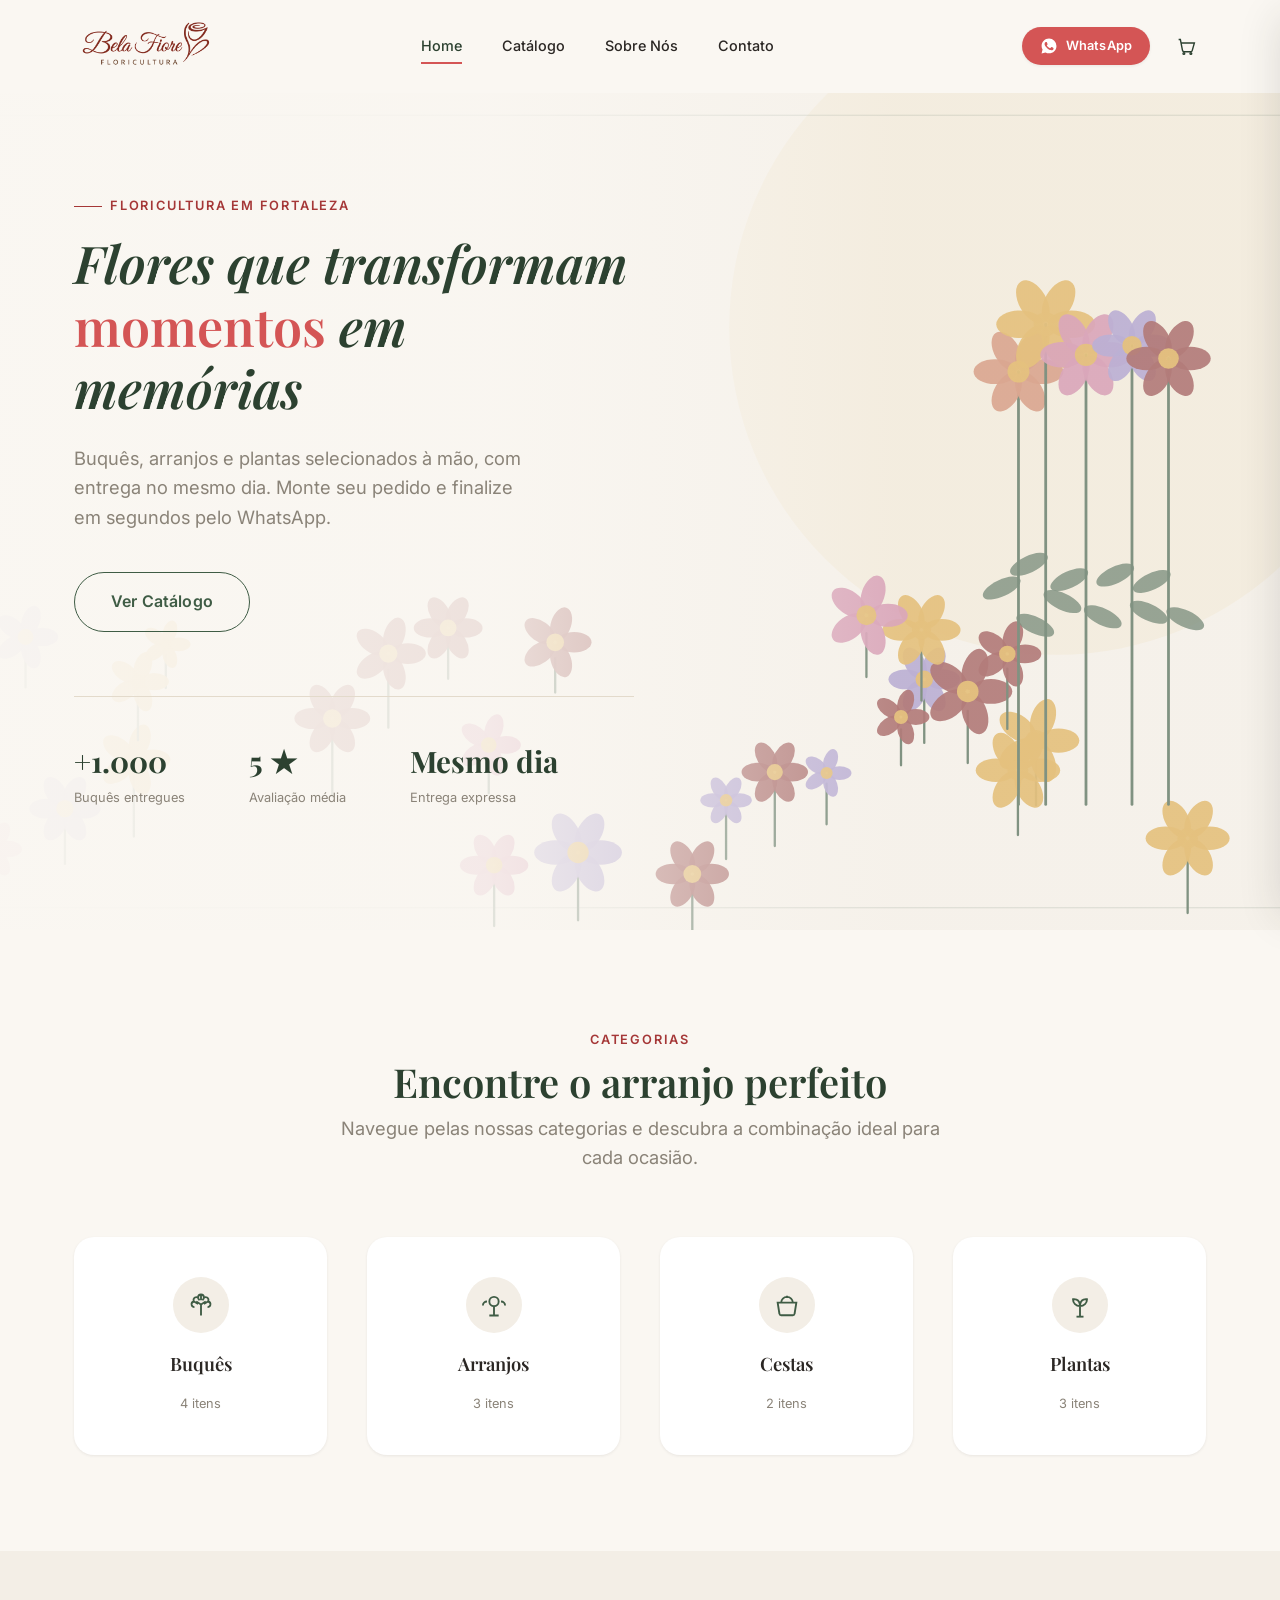
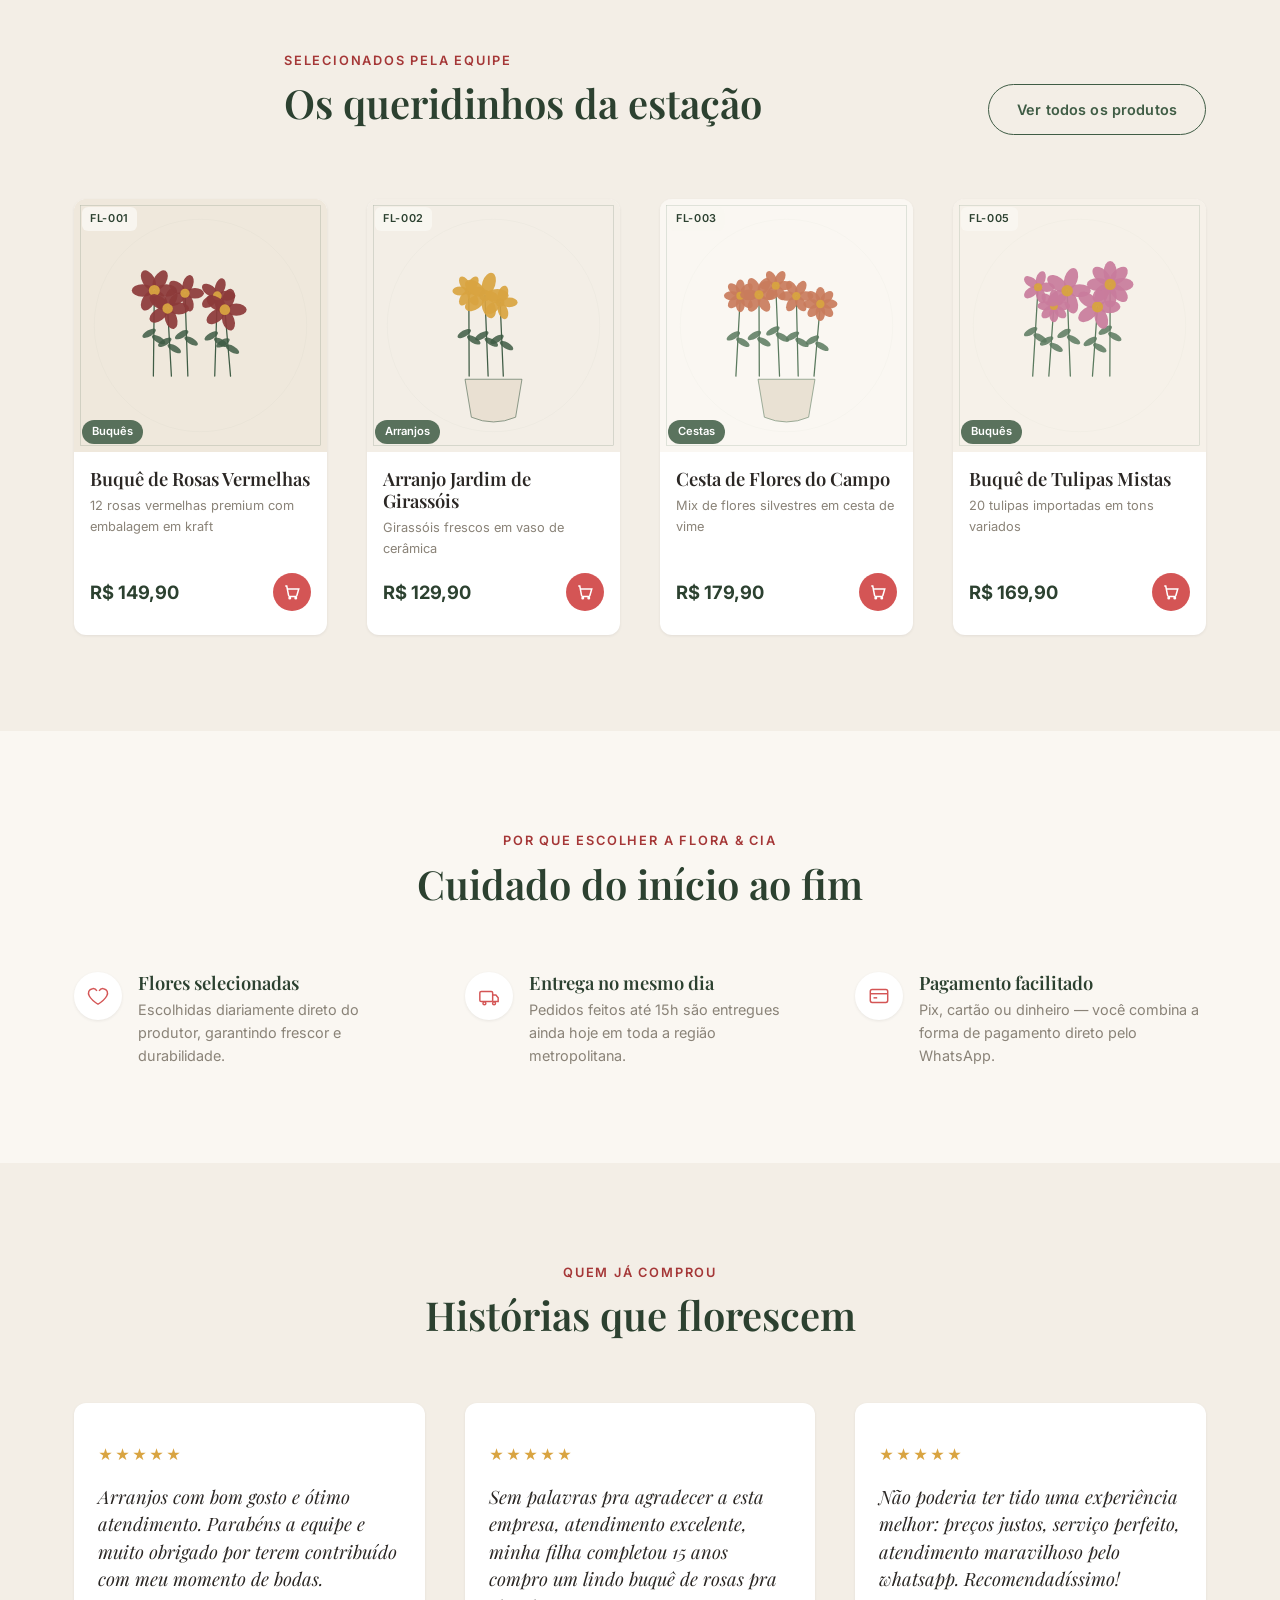
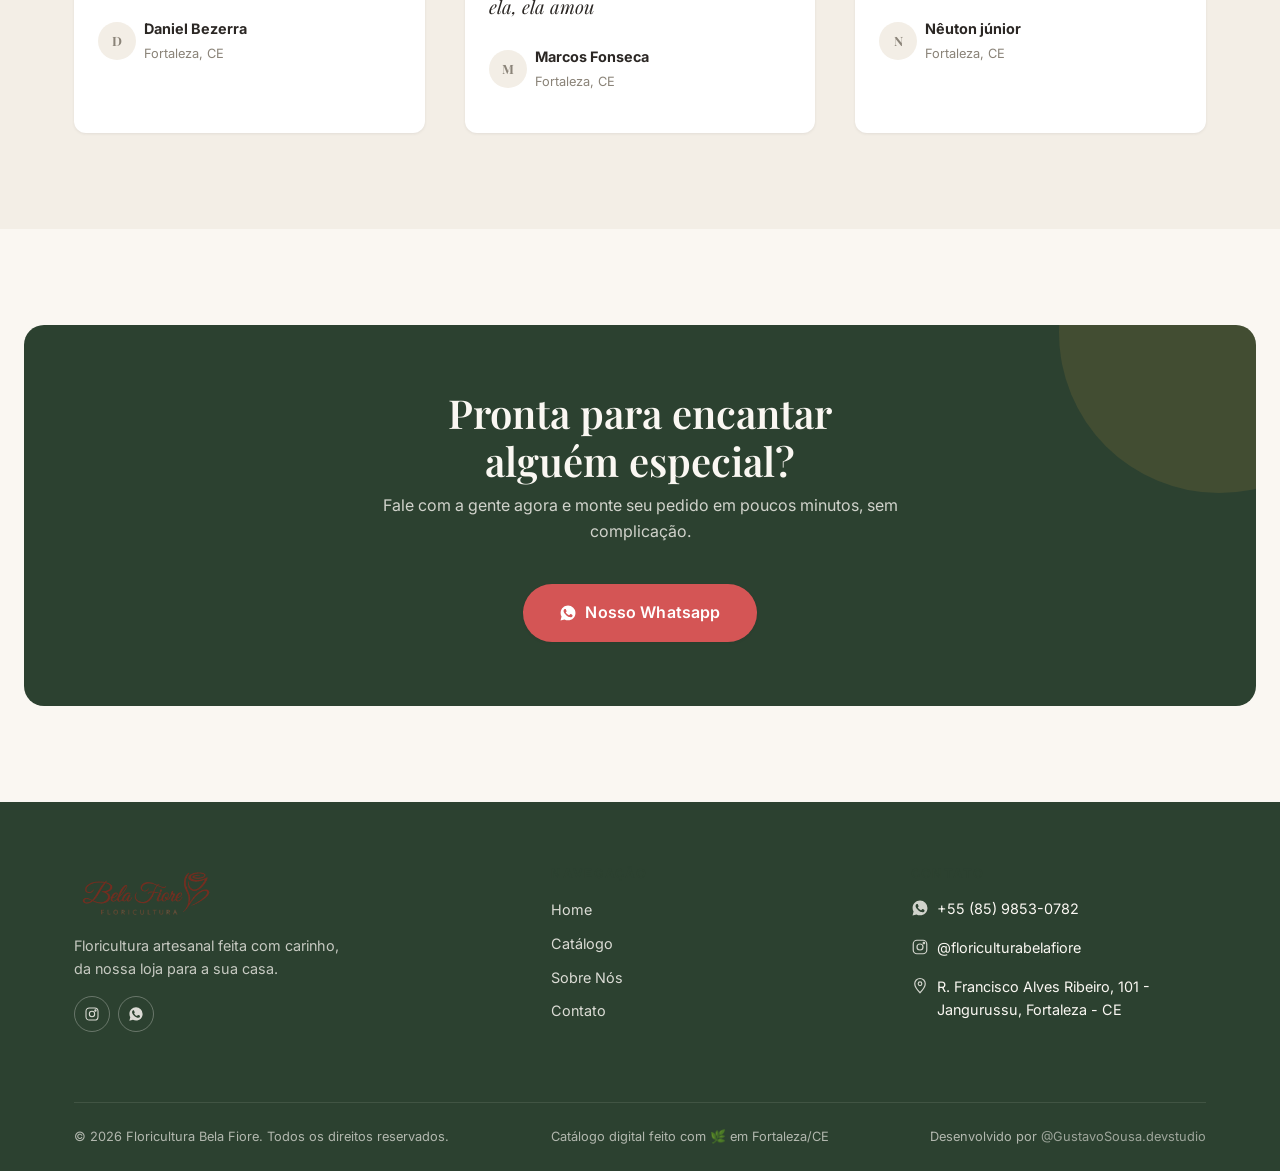
==== index.html @ bdd4bac0 "Site quase completo, apenas aguardadndo imformacoes da cliente" ====
<!DOCTYPE html>
<html lang="pt-BR">
<head>
  <meta charset="UTF-8">
  <meta name="viewport" content="width=device-width, initial-scale=1.0">
  <title>Floricultura Bela Fiore - Floricultura em Fortaleza</title>
  <meta name="description" content="Buquês, arranjos e plantas com entrega rápida. Faça seu pedido diretamente pelo WhatsApp.">
  <link rel="icon" href="data:,">
  <link rel="stylesheet" href="css/global.css">
  <link rel="stylesheet" href="css/components.css">
  <link rel="stylesheet" href="css/carrinho.css">
  <link rel="stylesheet" href="css/home.css">
    <link rel="icon" type="image/x-icon" href="assets/logo/658783828_18084556868196636_3691549075917528460_n.jpg">
    <style>
      
    </style>
</head>
<body>

  <!-- ============ NAVBAR ============ -->
  <header class="navbar">
    <div class="container navbar__inner">
      <a href="index.html" class="navbar__logo">
        <img src="assets/logo/ChatGPT Image 20 de jun. de 2026, 20_28_03.png" alt="" class="logo-mark">
      </a>

      <nav class="navbar__links" id="navbar-links">
        <a href="index.html" aria-current="page">Home</a>
        <a href="catalogo.html">Catálogo</a>
        <a href="sobre.html">Sobre Nós</a>
        <a href="contato.html">Contato</a>
      </nav>

      <div class="navbar__actions">
        <a href="https://wa.me/5585998530792" class="btn btn--primary btn--sm" data-whatsapp="geral">
          <svg viewBox="0 0 24 24" fill="currentColor"><path d="M12.04 2C6.58 2 2.13 6.45 2.13 11.91c0 1.79.47 3.47 1.29 4.92L2.05 22l5.31-1.39a9.9 9.9 0 0 0 4.68 1.19h.01c5.46 0 9.91-4.45 9.91-9.91A9.93 9.93 0 0 0 12.04 2Zm5.85 14.18c-.25.7-1.45 1.34-2 1.43-.51.08-1.15.12-1.86-.12-.43-.14-.98-.33-1.68-.64-2.96-1.28-4.89-4.26-5.04-4.46-.15-.2-1.2-1.6-1.2-3.05 0-1.45.76-2.16 1.03-2.46.27-.3.59-.37.78-.37.2 0 .39 0 .56.01.18.01.42-.07.66.5.25.6.84 2.07.91 2.22.07.15.12.33.02.53-.1.2-.15.32-.3.49-.15.17-.31.38-.45.51-.15.15-.3.31-.13.61.17.3.76 1.25 1.63 2.02 1.12.99 2.06 1.3 2.36 1.45.3.15.48.13.65-.08.18-.2.74-.86.94-1.16.2-.3.4-.25.66-.15.27.1 1.7.8 1.99.94.3.15.49.22.56.34.07.13.07.74-.18 1.44Z"/></svg>
          <span class="btn-label">WhatsApp</span>
        </a>
        <button type="button" class="cart-trigger" data-cart-open aria-label="Abrir carrinho">
          <svg viewBox="0 0 24 24" fill="none" stroke="currentColor" stroke-width="1.6"><path d="M3 4h2l2.4 12.4a2 2 0 0 0 2 1.6h7.2a2 2 0 0 0 2-1.6L21 8H6"/><circle cx="9" cy="20" r="1"/><circle cx="17" cy="20" r="1"/></svg>
          <span class="cart-trigger__badge" data-cart-count>0</span>
        </button>
        <button type="button" class="navbar__toggle" aria-label="Abrir menu" aria-expanded="false">
          <span></span><span></span><span></span>
        </button>
      </div>
    </div>
  </header>

  <main>
    <!-- ============ HERO ============ -->
    <section class="hero">
      <div class="hero__bg" aria-hidden="true">
        <img src="assets/images/banners/hero-banner.svg" alt="">
      </div>
      <div class="container">
        <div class="hero__content">
          <span class="hero__eyebrow">Floricultura em Fortaleza</span>
          <h1>Flores que transformam <em>momentos</em> em memórias</h1>
          <p class="hero__lead">Buquês, arranjos e plantas selecionados à mão, com entrega no mesmo dia. Monte seu pedido e finalize em segundos pelo WhatsApp.</p>
          <div class="hero__actions">
            
            <a href="catalogo.html" class="btn btn--secondary btn--lg">Ver Catálogo</a>
          </div>

          <div class="hero__stats">
            <div class="hero__stat">
              <strong>+1.000</strong>
              <span>Buquês entregues</span>
            </div>
            <div class="hero__stat">
              <strong>5 ★</strong>
              <span>Avaliação média</span>
            </div>
            <div class="hero__stat">
              <strong>Mesmo dia</strong>
              <span>Entrega expressa</span>
            </div>
          </div>
        </div>
      </div>
    </section>

    <!-- ============ CATEGORIAS ============ -->
    <section class="section">
      <div class="container">
        <div class="section-header">
          <span class="eyebrow">Categorias</span>
          <h2>Encontre o arranjo perfeito</h2>
          <p>Navegue pelas nossas categorias e descubra a combinação ideal para cada ocasião.</p>
        </div>
        <div class="grid categories__grid" id="categories-grid">
          <!-- Preenchido via js/home-page.js -->
        </div>
      </div>
    </section>

    <!-- ============ PRODUTOS EM DESTAQUE ============ -->
    <section class="section section--alt">
      <div class="container">
        <div class="section__header-row">
          <div class="section-header">
            <span class="eyebrow">Selecionados pela equipe</span>
            <h2>Os queridinhos da estação</h2>
          </div>
          <a href="catalogo.html" class="btn btn--secondary">Ver todos os produtos</a>
        </div>
        <div class="grid grid--4 catalog-grid" id="featured-grid">
          <!-- Preenchido via js/home-page.js -->
        </div>
      </div>
    </section>

    <!-- ============ BENEFÍCIOS / DIFERENCIAIS ============ -->
    <section class="section">
      <div class="container">
        <div class="section-header">
          <span class="eyebrow">Por que escolher a Flora &amp; Cia</span>
          <h2>Cuidado do início ao fim</h2>
        </div>
        <div class="grid benefits__grid">
          <div class="benefit-item">
            <span class="benefit-item__icon">
              <svg viewBox="0 0 24 24" fill="none" stroke="currentColor" stroke-width="1.6"><path d="M12 21s-7-4.5-9.5-9C.5 8.5 2 4.5 6 4c2-.3 3.8.7 4.8 2.3M12 21s7-4.5 9.5-9C23.5 8.5 22 4.5 18 4c-2-.3-3.8.7-4.8 2.3"/></svg>
            </span>
            <div>
              <h3>Flores selecionadas</h3>
              <p>Escolhidas diariamente direto do produtor, garantindo frescor e durabilidade.</p>
            </div>
          </div>
          <div class="benefit-item">
            <span class="benefit-item__icon">
              <svg viewBox="0 0 24 24" fill="none" stroke="currentColor" stroke-width="1.6"><rect x="2" y="7" width="14" height="11" rx="1.5"/><path d="M16 11h3.5l2.5 3v4h-6"/><circle cx="7" cy="20" r="1.6"/><circle cx="17.5" cy="20" r="1.6"/></svg>
            </span>
            <div>
              <h3>Entrega no mesmo dia</h3>
              <p>Pedidos feitos até 15h são entregues ainda hoje em toda a região metropolitana.</p>
            </div>
          </div>
          <div class="benefit-item">
            <span class="benefit-item__icon">
              <svg viewBox="0 0 24 24" fill="none" stroke="currentColor" stroke-width="1.6"><rect x="2.5" y="5" width="19" height="14" rx="2"/><path d="M2.5 9.5h19"/><path d="M6 14h4"/></svg>
            </span>
            <div>
              <h3>Pagamento facilitado</h3>
              <p>Pix, cartão ou dinheiro — você combina a forma de pagamento direto pelo WhatsApp.</p>
            </div>
          </div>
        </div>
      </div>
    </section>

    <!-- ============ DEPOIMENTOS ============ -->
    <section class="section section--alt">
      <div class="container">
        <div class="section-header">
          <span class="eyebrow">Quem já comprou</span>
          <h2>Histórias que florescem</h2>
        </div>
        <div class="grid testimonials__grid">
          <div class="testimonial-card">
            <div class="testimonial-card__stars">★★★★★</div>
            <p class="testimonial-card__quote">Arranjos com bom gosto e ótimo atendimento. Parabéns a equipe e muito obrigado por terem contribuído com meu momento de bodas.</p>
            <div class="testimonial-card__author">
              <span class="testimonial-card__avatar">D</span>
              <div>
                <strong>Daniel Bezerra</strong>
                <span>Fortaleza, CE</span>
              </div>
            </div>
          </div>
          <div class="testimonial-card">
            <div class="testimonial-card__stars">★★★★★</div>
            <p class="testimonial-card__quote">Sem palavras pra agradecer a esta empresa, atendimento excelente, minha filha completou 15 anos compro um lindo buquê de rosas pra ela, ela amou</p>
            <div class="testimonial-card__author">
              <span class="testimonial-card__avatar">M</span>
              <div>
                <strong>Marcos Fonseca</strong>
                <span>Fortaleza, CE</span>
              </div>
            </div>
          </div>
          <div class="testimonial-card">
            <div class="testimonial-card__stars">★★★★★</div>
            <p class="testimonial-card__quote">Não poderia ter tido uma experiência melhor: preços justos, serviço perfeito, atendimento maravilhoso pelo whatsapp. Recomendadíssimo!</p>
            <div class="testimonial-card__author">
              <span class="testimonial-card__avatar">N</span>
              <div>
                <strong>Nêuton júnior</strong>
                <span>Fortaleza, CE</span>
              </div>
            </div>
          </div>
        </div>
      </div>
    </section>

    <!-- ============ CTA FINAL ============ -->
    <section class="section">
      <div class="cta-final">
        <div class="cta-final__inner">
          <h2>Pronta para encantar alguém especial?</h2>
          <p>Fale com a gente agora e monte seu pedido em poucos minutos, sem complicação.</p>
          <a href="#" class="btn btn--primary btn--lg" data-whatsapp="geral">
            <svg viewBox="0 0 24 24" fill="currentColor"><path d="M12.04 2C6.58 2 2.13 6.45 2.13 11.91c0 1.79.47 3.47 1.29 4.92L2.05 22l5.31-1.39a9.9 9.9 0 0 0 4.68 1.19h.01c5.46 0 9.91-4.45 9.91-9.91A9.93 9.93 0 0 0 12.04 2Zm5.85 14.18c-.25.7-1.45 1.34-2 1.43-.51.08-1.15.12-1.86-.12-.43-.14-.98-.33-1.68-.64-2.96-1.28-4.89-4.26-5.04-4.46-.15-.2-1.2-1.6-1.2-3.05 0-1.45.76-2.16 1.03-2.46.27-.3.59-.37.78-.37.2 0 .39 0 .56.01.18.01.42-.07.66.5.25.6.84 2.07.91 2.22.07.15.12.33.02.53-.1.2-.15.32-.3.49-.15.17-.31.38-.45.51-.15.15-.3.31-.13.61.17.3.76 1.25 1.63 2.02 1.12.99 2.06 1.3 2.36 1.45.3.15.48.13.65-.08.18-.2.74-.86.94-1.16.2-.3.4-.25.66-.15.27.1 1.7.8 1.99.94.3.15.49.22.56.34.07.13.07.74-.18 1.44Z"/></svg>
            Nosso Whatsapp
          </a>
        </div>
      </div>
    </section>
  </main>

  <!-- ============ FOOTER ============ -->
  <footer class="site-footer">
    <div class="container">
      <div class="footer__grid">
        <div class="footer__brand">
          <a href="index.html" class="navbar__logo">
            <img src="assets/logo/ChatGPT Image 20 de jun. de 2026, 20_28_03.png" alt="" class="logo-mark">
          </a>
          <p>Floricultura artesanal feita com carinho, da nossa loja para a sua casa.</p>
          <div class="footer__social">
            <a href="https://www.instagram.com/floriculturabelafiore/" aria-label="Instagram">
              <svg viewBox="0 0 24 24" fill="none" stroke="currentColor" stroke-width="1.6"><rect x="3" y="3" width="18" height="18" rx="5"/><circle cx="12" cy="12" r="4"/><circle cx="17.2" cy="6.8" r="1"/></svg>
            </a>
            <a href="https://wa.me/5585998530792" aria-label="WhatsApp" data-whatsapp="geral">
              <svg viewBox="0 0 24 24" fill="currentColor"><path d="M12.04 2C6.58 2 2.13 6.45 2.13 11.91c0 1.79.47 3.47 1.29 4.92L2.05 22l5.31-1.39a9.9 9.9 0 0 0 4.68 1.19h.01c5.46 0 9.91-4.45 9.91-9.91A9.93 9.93 0 0 0 12.04 2Zm5.85 14.18c-.25.7-1.45 1.34-2 1.43-.51.08-1.15.12-1.86-.12-.43-.14-.98-.33-1.68-.64-2.96-1.28-4.89-4.26-5.04-4.46-.15-.2-1.2-1.6-1.2-3.05 0-1.45.76-2.16 1.03-2.46.27-.3.59-.37.78-.37.2 0 .39 0 .56.01.18.01.42-.07.66.5.25.6.84 2.07.91 2.22.07.15.12.33.02.53-.1.2-.15.32-.3.49-.15.17-.31.38-.45.51-.15.15-.3.31-.13.61.17.3.76 1.25 1.63 2.02 1.12.99 2.06 1.3 2.36 1.45.3.15.48.13.65-.08.18-.2.74-.86.94-1.16.2-.3.4-.25.66-.15.27.1 1.7.8 1.99.94.3.15.49.22.56.34.07.13.07.74-.18 1.44Z"/></svg>
            </a>
          </div>
        </div>

        <div class="footer__col">
          <h4 class="footer__heading">Navegação</h4>
          <ul class="footer__links">
            <li><a href="index.html">Home</a></li>
            <li><a href="catalogo.html">Catálogo</a></li>
            <li><a href="sobre.html">Sobre Nós</a></li>
            <li><a href="contato.html">Contato</a></li>
          </ul>
        </div>

        <div class="footer__col">
          <h4 class="footer__heading">Contato</h4>
          <ul class="footer__contact">
            <li>
              <svg viewBox="0 0 24 24" fill="currentColor"><path d="M12.04 2C6.58 2 2.13 6.45 2.13 11.91c0 1.79.47 3.47 1.29 4.92L2.05 22l5.31-1.39a9.9 9.9 0 0 0 4.68 1.19h.01c5.46 0 9.91-4.45 9.91-9.91A9.93 9.93 0 0 0 12.04 2Zm5.85 14.18c-.25.7-1.45 1.34-2 1.43-.51.08-1.15.12-1.86-.12-.43-.14-.98-.33-1.68-.64-2.96-1.28-4.89-4.26-5.04-4.46-.15-.2-1.2-1.6-1.2-3.05 0-1.45.76-2.16 1.03-2.46.27-.3.59-.37.78-.37.2 0 .39 0 .56.01.18.01.42-.07.66.5.25.6.84 2.07.91 2.22.07.15.12.33.02.53-.1.2-.15.32-.3.49-.15.17-.31.38-.45.51-.15.15-.3.31-.13.61.17.3.76 1.25 1.63 2.02 1.12.99 2.06 1.3 2.36 1.45.3.15.48.13.65-.08.18-.2.74-.86.94-1.16.2-.3.4-.25.66-.15.27.1 1.7.8 1.99.94.3.15.49.22.56.34.07.13.07.74-.18 1.44Z"/></svg>
              <span>+55 (85) 9853-0782</span>
            </li>
            <li>
              <svg viewBox="0 0 24 24" fill="none" stroke="currentColor" stroke-width="1.6"><rect x="3" y="3" width="18" height="18" rx="5"/><circle cx="12" cy="12" r="4"/><circle cx="17.2" cy="6.8" r="1"/></svg>
              <span>@floriculturabelafiore</span>
            </li>
            <li>
              <svg viewBox="0 0 24 24" fill="none" stroke="currentColor" stroke-width="1.6"><path d="M12 21s-7-7.3-7-12a7 7 0 1 1 14 0c0 4.7-7 12-7 12Z"/><circle cx="12" cy="9" r="2.4"/></svg>
              <span>R. Francisco Alves Ribeiro, 101 - Jangurussu, Fortaleza - CE</span>
            </li>
          </ul>
        </div>
      </div>

      <div class="footer__bottom">
        <span>© 2026 Floricultura Bela Fiore. Todos os direitos reservados.</span>
        <span>Catálogo digital feito com 🌿 em Fortaleza/CE</span>
        <span>Desenvolvido por <a style="::hover {cursor:pointer}" href="https://www.instagram.com/gustavosousa.devstudio/">@GustavoSousa.devstudio</a></span>
      </div>
    </div>
  </footer>

  <!-- ============ CARRINHO: OVERLAY + DRAWER ============ -->
  <div class="cart-overlay" id="cart-overlay"></div>

  <aside class="cart-drawer" id="cart-drawer" aria-label="Carrinho de compras">
    <div class="cart-drawer__header">
      <h2>Seu carrinho</h2>
      <button type="button" class="cart-drawer__close" id="cart-close-btn" aria-label="Fechar carrinho">
        <svg viewBox="0 0 24 24" fill="none" stroke="currentColor" stroke-width="1.8"><path d="M6 6l12 12M18 6 6 18"/></svg>
      </button>
    </div>

    <!-- View 1: Lista de itens -->
    <div class="cart-view" id="cart-view-list">
      <div class="cart-items-list" id="cart-items-list"></div>

      <div class="cart-empty-state" id="cart-empty-state">
        <svg viewBox="0 0 24 24" fill="none" stroke="currentColor" stroke-width="1.4"><path d="M3 4h2l2.4 12.4a2 2 0 0 0 2 1.6h7.2a2 2 0 0 0 2-1.6L21 8H6"/><circle cx="9" cy="20" r="1"/><circle cx="17" cy="20" r="1"/></svg>
        <p>Seu carrinho está vazio.<br>Explore o catálogo e adicione seus arranjos favoritos.</p>
        <a href="catalogo.html" class="btn btn--secondary btn--sm">Ver catálogo</a>
      </div>

      <div class="cart-summary" id="cart-summary" style="display:none;">
        <div class="cart-summary__row">
          <span id="cart-total-count">0 itens</span>
          <strong id="cart-total-value">R$ 0,00</strong>
        </div>
        <button type="button" class="btn btn--primary btn--block btn--lg" id="cart-checkout-btn" disabled>
          Finalizar pedido
        </button>
      </div>
    </div>

    <!-- View 2: Checkout -->
    <div class="cart-view" id="cart-view-checkout">
      <form class="checkout-form" id="checkout-form">
        <button type="button" class="checkout-back" id="cart-back-btn">
          <svg viewBox="0 0 24 24" fill="none" stroke="currentColor" stroke-width="2"><path d="m15 18-6-6 6-6"/></svg>
          Voltar ao carrinho
        </button>

        <div class="checkout-order-summary">
          <strong>Resumo do pedido</strong>
          <span id="cart-total-count-checkout">0 itens</span> — <span id="cart-total-value-checkout">R$ 0,00</span>
        </div>

        <div class="form-field">
          <label for="checkout-nome">Nome completo</label>
          <input type="text" id="checkout-nome" name="nome" placeholder="Seu nome" required>
        </div>

        <div class="form-field">
          <label for="checkout-telefone">Telefone / WhatsApp</label>
          <input type="tel" id="checkout-telefone" name="telefone" placeholder="(85) 99999-9999" required>
        </div>

        <div class="form-field">
          <label for="checkout-pagamento">Forma de pagamento</label>
          <select id="checkout-pagamento" name="pagamento" required>
            <option value="" disabled selected>Selecione uma opção</option>
            <option value="Pix">Pix</option>
            <option value="Cartão de crédito">Cartão de crédito</option>
            <option value="Cartão de débito">Cartão de débito</option>
            <option value="Dinheiro">Dinheiro</option>
          </select>
        </div>

        <div class="form-field">
          <label for="checkout-observacoes">Observações (opcional)</label>
          <textarea id="checkout-observacoes" name="observacoes" placeholder="Endereço de entrega, mensagem para o cartão, horário preferido..."></textarea>
        </div>
      </form>

      <div class="checkout-submit-wrap">
        <button type="submit" form="checkout-form" class="btn btn--primary btn--block btn--lg">
          <svg viewBox="0 0 24 24" fill="currentColor"><path d="M12.04 2C6.58 2 2.13 6.45 2.13 11.91c0 1.79.47 3.47 1.29 4.92L2.05 22l5.31-1.39a9.9 9.9 0 0 0 4.68 1.19h.01c5.46 0 9.91-4.45 9.91-9.91A9.93 9.93 0 0 0 12.04 2Zm5.85 14.18c-.25.7-1.45 1.34-2 1.43-.51.08-1.15.12-1.86-.12-.43-.14-.98-.33-1.68-.64-2.96-1.28-4.89-4.26-5.04-4.46-.15-.2-1.2-1.6-1.2-3.05 0-1.45.76-2.16 1.03-2.46.27-.3.59-.37.78-.37.2 0 .39 0 .56.01.18.01.42-.07.66.5.25.6.84 2.07.91 2.22.07.15.12.33.02.53-.1.2-.15.32-.3.49-.15.17-.31.38-.45.51-.15.15-.3.31-.13.61.17.3.76 1.25 1.63 2.02 1.12.99 2.06 1.3 2.36 1.45.3.15.48.13.65-.08.18-.2.74-.86.94-1.16.2-.3.4-.25.66-.15.27.1 1.7.8 1.99.94.3.15.49.22.56.34.07.13.07.74-.18 1.44Z"/></svg>
          Enviar pedido pelo WhatsApp
        </button>
      </div>
    </div>
  </aside>

  <!-- WhatsApp flutuante (mobile) -->
  <a href="#" class="whatsapp-float" data-whatsapp="geral" aria-label="Falar no WhatsApp">
    <svg viewBox="0 0 24 24" fill="currentColor"><path d="M12.04 2C6.58 2 2.13 6.45 2.13 11.91c0 1.79.47 3.47 1.29 4.92L2.05 22l5.31-1.39a9.9 9.9 0 0 0 4.68 1.19h.01c5.46 0 9.91-4.45 9.91-9.91A9.93 9.93 0 0 0 12.04 2Zm5.85 14.18c-.25.7-1.45 1.34-2 1.43-.51.08-1.15.12-1.86-.12-.43-.14-.98-.33-1.68-.64-2.96-1.28-4.89-4.26-5.04-4.46-.15-.2-1.2-1.6-1.2-3.05 0-1.45.76-2.16 1.03-2.46.27-.3.59-.37.78-.37.2 0 .39 0 .56.01.18.01.42-.07.66.5.25.6.84 2.07.91 2.22.07.15.12.33.02.53-.1.2-.15.32-.3.49-.15.17-.31.38-.45.51-.15.15-.3.31-.13.61.17.3.76 1.25 1.63 2.02 1.12.99 2.06 1.3 2.36 1.45.3.15.48.13.65-.08.18-.2.74-.86.94-1.16.2-.3.4-.25.66-.15.27.1 1.7.8 1.99.94.3.15.49.22.56.34.07.13.07.74-.18 1.44Z"/></svg>
  </a>

  <script src="js/whatsapp.js"></script>
  <script src="js/carrinho.js"></script>
  <script src="js/produtos.js"></script>
  <script src="js/ui.js"></script>
  <script src="js/home-page.js"></script>
</body>
</html>
---- css/global.css ----
/* ====================================================================
   GLOBAL.CSS — Design Tokens, Reset, Tipografia Base
   Floricultura — Design System: delicadeza, sofisticação, confiança
   ==================================================================== */

/* ---------- Importação de fontes ---------- */
@import url('https://fonts.googleapis.com/css2?family=Playfair+Display:ital,wght@0,500;0,600;0,700;1,500&family=Inter:wght@400;500;600;700&display=swap');
@import url('https://fonts.googleapis.com/css2?family=Great+Vibes&family=Noto+Sans:ital,wght@0,100..900;1,100..900&display=swap');


@view-transition {
  navigation: auto;
}

::view-transition-groups(root) {
  animation-duration: 1s;
}

/* ---------- Design Tokens ---------- */
:root {
  /* Cores */
  --color-primary: #3F5C45;        /* verde-musgo */
  --color-primary-light: #7C9885;  /* verde-sálvia */
  --color-primary-dark: #2C4130;
  --color-secondary: #d45555;      /* terracota */
  --color-secondary-dark: #a53737;
  --color-accent: #D9A441;         /* dourado-areia */
  --color-text: #2B2724;           /* carvão quente */
  --color-text-muted: #8A8378;     /* cinza-areia */
  --color-bg: #FAF7F2;             /* off-white */
  --color-bg-alt: #F3EEE6;         /* off-white levemente mais escuro */
  --color-bg-deep: #EFE8DC;
  --color-white: #FFFFFF;
  --color-error: #8C3A3A;          /* vinho */
  --color-border: #E3DACB;

  /* Tipografia */
  --font-display: 'Playfair Display', Georgia, serif;
  --font-body: 'Inter', -apple-system, BlinkMacSystemFont, sans-serif;

  --fs-xs: 0.8rem;
  --fs-sm: 0.9rem;
  --fs-base: 1rem;
  --fs-md: 1.15rem;
  --fs-lg: 1.4rem;
  --fs-xl: 1.85rem;
  --fs-2xl: 2.5rem;
  --fs-3xl: 3.25rem;

  /* Espaçamentos */
  --space-xs: 4px;
  --space-sm: 8px;
  --space-md: 16px;
  --space-lg: 24px;
  --space-xl: 40px;
  --space-2xl: 64px;
  --space-3xl: 96px;

  /* Bordas */
  --radius-sm: 6px;
  --radius-md: 12px;
  --radius-lg: 20px;
  --radius-full: 999px;

  /* Sombras */
  --shadow-sm: 0 1px 3px rgba(43, 39, 36, 0.08);
  --shadow-md: 0 4px 16px rgba(43, 39, 36, 0.10);
  --shadow-lg: 0 16px 40px rgba(43, 39, 36, 0.14);

  /* Transições */
  --transition-fast: 0.18s ease;
  --transition-base: 0.28s cubic-bezier(0.4, 0, 0.2, 1);

  /* Largura máxima de conteúdo */
  --container-max: 1180px;

}

/* ---------- Reset ---------- */
*, *::before, *::after {
  box-sizing: border-box;
  margin: 0;
  padding: 0;
}

html {
  scroll-behavior: smooth;
}

@media (prefers-reduced-motion: reduce) {
  html {
    scroll-behavior: auto;
  }
  *, *::before, *::after {
    animation-duration: 0.01ms !important;
    animation-iteration-count: 1 !important;
    transition-duration: 0.01ms !important;
    scroll-behavior: auto !important;
  }
}

body {
  font-family: var(--font-body);
  font-size: var(--fs-base);
  color: var(--color-text);
  background-color: var(--color-bg);
  line-height: 1.6;
  -webkit-font-smoothing: antialiased;
  min-height: 100vh;
  overflow-x: hidden;
}

img {
  max-width: 100%;
  display: block;
}

a {
  color: inherit;
  text-decoration: none;
}

ul, ol {
  list-style: none;
}

button {
  font-family: inherit;
  cursor: pointer;
  border: none;
  background: none;
}

input, select {
  font-family: inherit;
  font-size: inherit;
}

/* Foco visível para acessibilidade de teclado */
a:focus-visible,
button:focus-visible,
input:focus-visible,
select:focus-visible {
  outline: 2px solid var(--color-secondary);
  outline-offset: 3px;
  border-radius: var(--radius-sm);
}

/* ---------- Tipografia base ---------- */
h1, h2, h3, h4 {
  font-family: var(--font-display);
  color: var(--color-primary-dark);
  line-height: 1.2;
  font-weight: 600;
}

h1 { font-size: var(--fs-3xl); }
h2 { font-size: var(--fs-2xl); }
h3 { font-size: var(--fs-xl); }
h4 { font-size: var(--fs-md); }

p {
  color: var(--color-text);
}

.text-muted {
  color: var(--color-text-muted);
}

/* ---------- Utilitários de layout ---------- */
.container {
  width: 100%;
  max-width: var(--container-max);
  margin-inline: auto;
  padding-inline: var(--space-lg);
}

.section {
  padding-block: var(--space-3xl);
}

.section--alt {
  background-color: var(--color-bg-alt);
}

.section-header {
  text-align: center;
  max-width: 640px;
  margin-inline: auto;
  margin-bottom: var(--space-2xl);
}

.eyebrow {
  display: inline-block;
  font-family: var(--font-body);
  font-size: var(--fs-xs);
  font-weight: 600;
  letter-spacing: 0.14em;
  text-transform: uppercase;
  color: var(--color-secondary-dark);
  margin-bottom: var(--space-sm);
}

.section-header h2 {
  margin-bottom: var(--space-sm);
}

.section-header p {
  color: var(--color-text-muted);
  font-size: var(--fs-md);
}

.text-center { text-align: center; }

.visually-hidden {
  position: absolute;
  width: 1px;
  height: 1px;
  overflow: hidden;
  clip: rect(0,0,0,0);
  white-space: nowrap;
}

/* ---------- Grid utilitário ---------- */
.grid {
  display: grid;
  gap: var(--space-xl);
}

.grid--2 { grid-template-columns: repeat(2, 1fr); }
.grid--3 { grid-template-columns: repeat(3, 1fr); }
.grid--4 { grid-template-columns: repeat(4, 1fr); }

@media (max-width: 980px) {
  .grid--4 { grid-template-columns: repeat(2, 1fr); }
  .grid--3 { grid-template-columns: repeat(2, 1fr); }
}

@media (max-width: 620px) {
  :root {
    --fs-3xl: 2.25rem;
    --fs-2xl: 1.85rem;
    --fs-xl: 1.4rem;
    --space-3xl: 56px;
    --space-2xl: 40px;
  }
  .grid--4, .grid--3, .grid--2 {
    grid-template-columns: 1fr;
  }
}
---- css/components.css ----
/* ====================================================================
   COMPONENTS.CSS — Navbar, Footer, Botões, Cards, Badges
   ==================================================================== */

/* ---------- Botões ---------- */
.btn {
  display: inline-flex;
  align-items: center;
  justify-content: center;
  gap: var(--space-sm);
  padding: 13px 28px;
  font-size: var(--fs-sm);
  font-weight: 600;
  letter-spacing: 0.01em;
  border-radius: var(--radius-full);
  transition: transform var(--transition-fast), box-shadow var(--transition-fast), background-color var(--transition-fast);
  white-space: nowrap;
}

.nome-loja {
  font-family: "Great Vibes", cursive;
  font-weight: 400;
  font-style: normal;
}

.btn svg {
  width: 18px;
  height: 18px;
  flex-shrink: 0;
}

.btn--primary {
  background-color: var(--color-secondary);
  color: var(--color-white);
  box-shadow: var(--shadow-sm);
}

.btn--primary:hover {
  background-color: var(--color-secondary-dark);
  box-shadow: var(--shadow-md);
  transform: translateY(-2px);
}

.btn--secondary {
  background-color: transparent;
  color: var(--color-primary);
  border: 1.5px solid var(--color-primary);
}

.btn--secondary:hover {
  background-color: var(--color-primary);
  color: var(--color-white);
}

.btn--block {
  width: 100%;
}

.btn--lg {
  padding: 16px 36px;
  font-size: var(--fs-base);
}

.btn--sm {
  padding: 9px 18px;
  font-size: var(--fs-xs);
}

.btn--ghost {
  background-color: var(--color-bg-deep);
  color: var(--color-primary-dark);
}

.btn--ghost:hover {
  background-color: var(--color-border);
}

.btn:disabled {
  background-color: var(--color-border) !important;
  color: var(--color-text-muted) !important;
  border-color: var(--color-border) !important;
  cursor: not-allowed;
  box-shadow: none !important;
  transform: none !important;
}

/* ---------- Navbar ---------- */
.navbar {
  position: sticky;
  top: 0;
  z-index: 100;
  background-color: rgba(250, 247, 242, 0.92);
  backdrop-filter: blur(8px);
  border-bottom: 1px solid transparent;
  transition: border-color var(--transition-base), box-shadow var(--transition-base);
}

.navbar.is-scrolled {
  border-bottom-color: var(--color-border);
  box-shadow: var(--shadow-sm);
}

.navbar__inner {
  display: flex;
  align-items: center;
  justify-content: space-between;
  padding-block: var(--space-md);
  gap: var(--space-lg);
}

.navbar__logo {
  display: flex;
  align-items: center;
  gap: var(--space-sm);
  font-family: var(--font-display);
  font-size: var(--fs-lg);
  font-weight: 700;
  color: var(--color-primary-dark);
}

.navbar__logo .logo-mark {
  width: 60px;
  height: 60px;
  flex-shrink: 0;
  border-radius: 30%;
  transform: scale(2.5); /* Dá um zoom de 20% na imagem */ 
  margin-left: 40px;
}

.navbar__links {
  display: flex;
  align-items: center;
  gap: var(--space-xl);
}

.navbar__links a {
  font-size: var(--fs-sm);
  font-weight: 500;
  color: var(--color-text);
  position: relative;
  padding-block: 4px;
  transition: color var(--transition-fast);
}

.navbar__links a::after {
  content: '';
  position: absolute;
  left: 0;
  bottom: -2px;
  width: 0;
  height: 1.5px;
  background-color: var(--color-secondary);
  transition: width var(--transition-base);
}

.navbar__links a:hover,
.navbar__links a[aria-current="page"] {
  color: var(--color-primary-dark);
}

.navbar__links a:hover::after,
.navbar__links a[aria-current="page"]::after {
  width: 100%;
}

.navbar__actions {
  display: flex;
  align-items: center;
  gap: var(--space-md);
}

.navbar__toggle {
  display: none;
  flex-direction: column;
  gap: 5px;
  padding: 6px;
}

.navbar__toggle span {
  display: block;
  width: 24px;
  height: 2px;
  background-color: var(--color-primary-dark);
  transition: transform var(--transition-fast), opacity var(--transition-fast);
}

@media (max-width: 860px) {
  .navbar__links {
    position: absolute;
    top: 100%;
    left: 0;
    right: 0;
    bottom: auto;
    max-height: calc(100vh - 100%);
    overflow-y: auto;
    z-index: 110;
    flex-direction: column;
    background-color: var(--color-bg);
    padding: var(--space-xl) var(--space-lg);
    gap: var(--space-lg);
    transform: translateY(-12px);
    opacity: 0;
    visibility: hidden;
    box-shadow: var(--shadow-md);
    transition: opacity var(--transition-base), transform var(--transition-base), visibility var(--transition-base);
  }

  .navbar__links.is-open {
    transform: translateY(0);
    opacity: 1;
    visibility: visible;
  }

  .navbar__toggle {
    display: flex;
  }

  .navbar__toggle.is-active span:nth-child(1) {
    transform: translateY(7px) rotate(45deg);
  }
  .navbar__toggle.is-active span:nth-child(2) {
    opacity: 0;
  }
  .navbar__toggle.is-active span:nth-child(3) {
    transform: translateY(-7px) rotate(-45deg);
  }

  .navbar__actions .btn span.btn-label {
    display: none;
  }
}

/* ---------- Card de Produto ---------- */
.product-card {
  display: flex;
  flex-direction: column;
  background-color: var(--color-white);
  border-radius: var(--radius-md);
  overflow: hidden;
  box-shadow: var(--shadow-sm);
  transition: transform var(--transition-base), box-shadow var(--transition-base);
}

.product-card:hover {
  transform: translateY(-6px);
  box-shadow: var(--shadow-md);
}

.product-card__image-wrap {
  position: relative;
  aspect-ratio: 1 / 1;
  overflow: hidden;
  background-color: var(--color-bg-alt);
}

.product-card__image-wrap img {
  width: 100%;
  height: 100%;
  object-fit: cover;
  transition: transform 0.5s ease;
}

.product-card:hover .product-card__image-wrap img {
  transform: scale(1.06);
}

.product-card__code {
  position: absolute;
  top: var(--space-sm);
  left: var(--space-sm);
  font-size: 0.68rem;
  font-weight: 600;
  letter-spacing: 0.06em;
  color: var(--color-primary-dark);
  background-color: rgba(250, 247, 242, 0.88);
  padding: 3px 8px;
  border-radius: var(--radius-sm);
}

.product-card__category {
  position: absolute;
  bottom: var(--space-sm);
  left: var(--space-sm);
  font-size: 0.7rem;
  font-weight: 600;
  color: var(--color-white);
  background-color: rgba(63, 92, 69, 0.85);
  padding: 3px 10px;
  border-radius: var(--radius-full);
}

.product-card__body {
  padding: var(--space-md) var(--space-md) var(--space-lg);
  display: flex;
  flex-direction: column;
  gap: 6px;
  flex: 1;
}

.product-card__name {
  font-family: var(--font-display);
  font-size: var(--fs-md);
  font-weight: 600;
  color: var(--color-text);
}

.product-card__desc {
  font-size: var(--fs-xs);
  color: var(--color-text-muted);
  flex: 1;
}

.product-card__footer {
  display: flex;
  align-items: center;
  justify-content: space-between;
  margin-top: var(--space-sm);
  gap: var(--space-sm);
}

.product-card__price {
  font-family: var(--font-body);
  font-weight: 700;
  font-size: var(--fs-md);
  color: var(--color-primary-dark);
}

.product-card__price small {
  font-weight: 500;
  font-size: var(--fs-xs);
  color: var(--color-text-muted);
}

.product-card__whatsapp {
  display: inline-flex;
  align-items: center;
  justify-content: center;
  width: 38px;
  height: 38px;
  border-radius: var(--radius-full);
  background-color: var(--color-secondary);
  color: var(--color-white);
  flex-shrink: 0;
  transition: background-color var(--transition-fast), transform var(--transition-fast);
}

.product-card__whatsapp:hover {
  background-color: var(--color-secondary-dark);
  transform: scale(1.08);
}

.product-card__whatsapp svg {
  width: 18px;
  height: 18px;
}

.product-card__add-cart:disabled {
  background-color: var(--color-border);
  color: var(--color-text-muted);
  cursor: not-allowed;
  pointer-events: none;
}

.product-card__add-cart.is-added {
  background-color: var(--color-primary);
}

.product-card__link {
  position: absolute;
  inset: 0;
  z-index: 1;
}

.product-card {
  position: relative;
}

.product-card__footer {
  position: relative;
  z-index: 2;
}

.product-card__code,
.product-card__category {
  z-index: 2;
}

/* ---------- Badge indisponível ---------- */
.badge-indisponivel {
  position: absolute;
  inset: 0;
  background-color: rgba(43, 39, 36, 0.55);
  display: flex;
  align-items: center;
  justify-content: center;
  color: var(--color-white);
  font-weight: 600;
  font-size: var(--fs-sm);
  letter-spacing: 0.04em;
  z-index: 2;
}

/* ---------- WhatsApp Float Button (mobile) ---------- */
.whatsapp-float {
  position: fixed;
  bottom: var(--space-lg);
  right: var(--space-lg);
  width: 56px;
  height: 56px;
  border-radius: 50%;
  background-color: var(--color-secondary);
  color: var(--color-white);
  display: none;
  align-items: center;
  justify-content: center;
  box-shadow: var(--shadow-lg);
  z-index: 90;
  transition: transform var(--transition-fast);
}

.whatsapp-float:hover {
  transform: scale(1.08);
}

.whatsapp-float svg {
  width: 26px;
  height: 26px;
}

@media (max-width: 860px) {
  .whatsapp-float {
    display: flex;
  }
}

/* ---------- Footer ---------- */
.site-footer {
  background-color: var(--color-primary-dark);
  color: var(--color-bg);
  padding-block: var(--space-2xl) var(--space-lg);
}

.site-footer a {
  color: var(--color-bg);
  opacity: 0.85;
  transition: opacity var(--transition-fast);
}

.site-footer a:hover {
  opacity: 1;
}

.footer__grid {
  display: grid;
  grid-template-columns: 1.4fr 1fr 1fr;
  gap: var(--space-2xl);
  padding-bottom: var(--space-2xl);
}

.footer__brand .navbar__logo {
  color: var(--color-bg);
  margin-bottom: var(--space-sm);
}

.footer__brand p {
  color: var(--color-bg);
  opacity: 0.75;
  font-size: var(--fs-sm);
  max-width: 280px;
}

.footer__heading {
  font-family: var(--font-body);
  font-size: var(--fs-xs);
  font-weight: 700;
  letter-spacing: 0.1em;
  text-transform: uppercase;
  margin-bottom: var(--space-md);
  opacity: 0.65;
}

.footer__links li {
  margin-bottom: var(--space-sm);
}

.footer__links a {
  font-size: var(--fs-sm);
}

.footer__contact li {
  display: flex;
  align-items: flex-start;
  gap: var(--space-sm);
  margin-bottom: var(--space-md);
  font-size: var(--fs-sm);
}

.footer__contact svg {
  width: 18px;
  height: 18px;
  flex-shrink: 0;
  margin-top: 2px;
  opacity: 0.8;
}

.footer__social {
  display: flex;
  gap: var(--space-sm);
  margin-top: var(--space-md);
}

.footer__social a {
  width: 36px;
  height: 36px;
  border-radius: 50%;
  border: 1px solid rgba(250, 247, 242, 0.35);
  display: flex;
  align-items: center;
  justify-content: center;
  transition: background-color var(--transition-fast), border-color var(--transition-fast);
}

.footer__social a:hover {
  background-color: rgba(250, 247, 242, 0.12);
  border-color: rgba(250, 247, 242, 0.6);
}

.footer__social svg {
  width: 16px;
  height: 16px;
}

.footer__bottom {
  border-top: 1px solid rgba(250, 247, 242, 0.15);
  padding-top: var(--space-lg);
  display: flex;
  justify-content: space-between;
  align-items: center;
  font-size: var(--fs-xs);
  opacity: 0.65;
  flex-wrap: wrap;
  gap: var(--space-sm);
}

@media (max-width: 860px) {
  .footer__grid {
    grid-template-columns: 1fr;
    gap: var(--space-xl);
  }
}

/* ---------- CTA Final (usado em Home e Sobre) ---------- */
.cta-final {
  background-color: var(--color-primary-dark);
  border-radius: var(--radius-lg);
  margin-inline: var(--space-lg);
  padding: var(--space-2xl) var(--space-xl);
  text-align: center;
  position: relative;
  overflow: hidden;
}

.cta-final::before {
  content: '';
  position: absolute;
  top: -40%;
  right: -10%;
  width: 320px;
  height: 320px;
  border-radius: 50%;
  background-color: rgba(217, 164, 65, 0.12);
}

.cta-final__inner {
  position: relative;
  z-index: 1;
  max-width: 520px;
  margin-inline: auto;
}

.cta-final h2 {
  color: var(--color-bg);
  margin-bottom: var(--space-sm);
}

.cta-final p {
  color: var(--color-bg);
  opacity: 0.8;
  margin-bottom: var(--space-xl);
}

/* ---------- Tag/Chip de categoria (usado no catálogo) ---------- */
.chip {
  display: inline-flex;
  align-items: center;
  padding: 8px 18px;
  border-radius: var(--radius-full);
  border: 1px solid var(--color-border);
  background-color: var(--color-white);
  font-size: var(--fs-sm);
  font-weight: 500;
  color: var(--color-text);
  transition: all var(--transition-fast);
}

.chip:hover {
  border-color: var(--color-primary-light);
}

.chip.is-active {
  background-color: var(--color-primary);
  border-color: var(--color-primary);
  color: var(--color-white);
}

/* ---------- Card de Categoria (Home) ---------- */
.category-card {
  display: flex;
  flex-direction: column;
  align-items: center;
  gap: var(--space-md);
  text-align: center;
  padding: var(--space-xl) var(--space-md);
  border-radius: var(--radius-lg);
  background-color: var(--color-white);
  box-shadow: var(--shadow-sm);
  transition: transform var(--transition-base), box-shadow var(--transition-base);
}

.category-card:hover {
  transform: translateY(-5px);
  box-shadow: var(--shadow-md);
}

.category-card__icon {
  width: 56px;
  height: 56px;
  display: flex;
  align-items: center;
  justify-content: center;
  border-radius: 50%;
  background-color: var(--color-bg-alt);
  color: var(--color-primary);
}

.category-card__icon svg {
  width: 28px;
  height: 28px;
}

.category-card__name {
  font-family: var(--font-display);
  font-weight: 600;
  font-size: var(--fs-md);
  color: var(--color-text);
}

.category-card__count {
  font-size: var(--fs-xs);
  color: var(--color-text-muted);
}
---- css/carrinho.css ----
/* ====================================================================
   CARRINHO.CSS — Drawer lateral, itens, etapa de checkout
   ==================================================================== */

body.no-scroll {
  overflow: hidden;
}

/* ---------- Botão de carrinho na navbar ---------- */
.cart-trigger {
  position: relative;
  display: inline-flex;
  align-items: center;
  justify-content: center;
  width: 40px;
  height: 40px;
  border-radius: 50%;
  color: var(--color-primary-dark);
  transition: background-color var(--transition-fast);
}

.cart-trigger:hover {
  background-color: var(--color-bg-deep);
}

.cart-trigger svg {
  width: 21px;
  height: 21px;
}

.cart-trigger__badge {
  position: absolute;
  top: -2px;
  right: -2px;
  min-width: 18px;
  height: 18px;
  padding: 0 4px;
  border-radius: var(--radius-full);
  background-color: var(--color-secondary);
  color: var(--color-white);
  font-size: 0.66rem;
  font-weight: 700;
  display: none;
  align-items: center;
  justify-content: center;
}

/* ---------- Overlay ---------- */
.cart-overlay {
  position: fixed;
  inset: 0;
  background-color: rgba(43, 39, 36, 0.45);
  z-index: 150;
  opacity: 0;
  visibility: hidden;
  transition: opacity var(--transition-base), visibility var(--transition-base);
}

.cart-overlay.is-open {
  opacity: 1;
  visibility: visible;
}

/* ---------- Drawer ---------- */
.cart-drawer {
  position: fixed;
  top: 0;
  right: 0;
  bottom: 0;
  width: min(420px, 100vw);
  background-color: var(--color-bg);
  z-index: 160;
  display: flex;
  flex-direction: column;
  transform: translateX(100%);
  transition: transform var(--transition-base);
  box-shadow: var(--shadow-lg);
}

.cart-drawer.is-open {
  transform: translateX(0);
}

.cart-drawer__header {
  display: flex;
  align-items: center;
  justify-content: space-between;
  padding: var(--space-lg);
  border-bottom: 1px solid var(--color-border);
  flex-shrink: 0;
}

.cart-drawer__header h2 {
  font-size: var(--fs-lg);
}

.cart-drawer__close {
  width: 36px;
  height: 36px;
  border-radius: 50%;
  display: flex;
  align-items: center;
  justify-content: center;
  color: var(--color-text-muted);
  transition: background-color var(--transition-fast);
}

.cart-drawer__close:hover {
  background-color: var(--color-bg-deep);
}

.cart-drawer__close svg {
  width: 20px;
  height: 20px;
}

/* ---------- View: Lista de itens ---------- */
.cart-view {
  display: flex;
  flex-direction: column;
  flex: 1;
  min-height: 0;
}

#cart-view-checkout {
  display: none;
}

.cart-items-list {
  flex: 1;
  overflow-y: auto;
  padding: var(--space-md) var(--space-lg);
  display: flex;
  flex-direction: column;
  gap: var(--space-md);
}

.cart-empty-state {
  flex: 1;
  display: flex;
  flex-direction: column;
  align-items: center;
  justify-content: center;
  gap: var(--space-md);
  padding: var(--space-xl);
  text-align: center;
  color: var(--color-text-muted);
}

.cart-empty-state svg {
  width: 56px;
  height: 56px;
  color: var(--color-border);
}

.cart-empty-state p {
  font-size: var(--fs-sm);
  color: var(--color-text-muted);
}

/* ---------- Item do carrinho ---------- */
.cart-item {
  display: flex;
  gap: var(--space-md);
  align-items: center;
  padding-bottom: var(--space-md);
  border-bottom: 1px solid var(--color-border);
}

.cart-item:last-child {
  border-bottom: none;
}

.cart-item__image {
  width: 64px;
  height: 64px;
  border-radius: var(--radius-sm);
  overflow: hidden;
  flex-shrink: 0;
  background-color: var(--color-bg-alt);
}

.cart-item__image img {
  width: 100%;
  height: 100%;
  object-fit: cover;
}

.cart-item__info {
  flex: 1;
  display: flex;
  flex-direction: column;
  gap: 4px;
  min-width: 0;
}

.cart-item__name {
  font-size: var(--fs-sm);
  font-weight: 600;
  color: var(--color-text);
  overflow: hidden;
  text-overflow: ellipsis;
  white-space: nowrap;
}

.cart-item__price {
  font-size: var(--fs-xs);
  color: var(--color-text-muted);
}

.cart-item__qty {
  display: flex;
  align-items: center;
  gap: var(--space-sm);
  margin-top: 2px;
}

.cart-item__qty-btn {
  width: 24px;
  height: 24px;
  border-radius: 50%;
  border: 1px solid var(--color-border);
  display: flex;
  align-items: center;
  justify-content: center;
  font-size: var(--fs-sm);
  color: var(--color-primary-dark);
  transition: background-color var(--transition-fast);
}

.cart-item__qty-btn:hover {
  background-color: var(--color-bg-deep);
}

.cart-item__qty-value {
  font-size: var(--fs-sm);
  font-weight: 600;
  min-width: 16px;
  text-align: center;
}

.cart-item__remove {
  color: var(--color-text-muted);
  flex-shrink: 0;
  width: 32px;
  height: 32px;
  border-radius: 50%;
  display: flex;
  align-items: center;
  justify-content: center;
  transition: background-color var(--transition-fast), color var(--transition-fast);
}

.cart-item__remove:hover {
  background-color: var(--color-bg-deep);
  color: var(--color-error);
}

.cart-item__remove svg {
  width: 17px;
  height: 17px;
}

/* ---------- Resumo + ação ---------- */
.cart-summary {
  flex-shrink: 0;
  padding: var(--space-lg);
  border-top: 1px solid var(--color-border);
  background-color: var(--color-bg-alt);
}

.cart-summary__row {
  display: flex;
  justify-content: space-between;
  align-items: baseline;
  margin-bottom: var(--space-md);
}

.cart-summary__row span:first-child {
  font-size: var(--fs-sm);
  color: var(--color-text-muted);
}

.cart-summary__row strong {
  font-family: var(--font-body);
  font-size: var(--fs-xl);
  color: var(--color-primary-dark);
}

/* ---------- View: Checkout ---------- */
.checkout-form {
  flex: 1;
  overflow-y: auto;
  padding: var(--space-lg);
  display: flex;
  flex-direction: column;
  gap: var(--space-md);
}

.checkout-back {
  display: inline-flex;
  align-items: center;
  gap: 6px;
  font-size: var(--fs-xs);
  font-weight: 600;
  color: var(--color-text-muted);
  margin-bottom: var(--space-sm);
  align-self: flex-start;
  transition: color var(--transition-fast);
}

.checkout-back:hover {
  color: var(--color-primary-dark);
}

.checkout-back svg {
  width: 14px;
  height: 14px;
}

.checkout-order-summary {
  background-color: var(--color-bg-alt);
  border-radius: var(--radius-md);
  padding: var(--space-md);
  font-size: var(--fs-xs);
  color: var(--color-text-muted);
  margin-bottom: var(--space-sm);
}

.checkout-order-summary strong {
  display: block;
  color: var(--color-text);
  font-size: var(--fs-sm);
  margin-bottom: 4px;
}

.form-field {
  display: flex;
  flex-direction: column;
  gap: 6px;
}

.form-field label {
  font-size: var(--fs-xs);
  font-weight: 600;
  color: var(--color-text);
}

.form-field input,
.form-field select,
.form-field textarea {
  padding: 11px 14px;
  border-radius: var(--radius-sm);
  border: 1px solid var(--color-border);
  background-color: var(--color-white);
  font-size: var(--fs-sm);
  color: var(--color-text);
  font-family: var(--font-body);
  transition: border-color var(--transition-fast);
}

.form-field input:focus,
.form-field select:focus,
.form-field textarea:focus {
  outline: none;
  border-color: var(--color-primary-light);
}

.form-field textarea {
  resize: vertical;
  min-height: 70px;
}

.form-field select {
  appearance: none;
  background-image: url("data:image/svg+xml,%3Csvg xmlns='http://www.w3.org/2000/svg' viewBox='0 0 24 24' fill='none' stroke='%238A8378' stroke-width='2'%3E%3Cpath d='m6 9 6 6 6-6'/%3E%3C/svg%3E");
  background-repeat: no-repeat;
  background-position: right 12px center;
  background-size: 16px;
  padding-right: 36px;
}

.checkout-submit-wrap {
  flex-shrink: 0;
  padding: var(--space-lg);
  border-top: 1px solid var(--color-border);
  background-color: var(--color-bg-alt);
}

@media (max-width: 480px) {
  .cart-drawer {
    width: 100vw;
  }
}
---- css/home.css ----
/* ====================================================================
   HOME.CSS — Hero, Categorias, Destaques, Benefícios, Depoimentos, CTA
   ==================================================================== */

/* ---------- Hero ---------- */
.hero {
  position: relative;
  padding-block: var(--space-3xl) calc(var(--space-3xl) + var(--space-lg));
  overflow: hidden;
}

.hero__bg {
  position: absolute;
  inset: 0;
  z-index: 0;
}

.hero__bg img {
  width: 100%;
  height: 100%;
  object-fit: cover;
}

.hero__bg::after {
  content: '';
  position: absolute;
  inset: 0;
  background: linear-gradient(90deg, rgba(250,247,242,0.97) 0%, rgba(250,247,242,0.88) 38%, rgba(250,247,242,0.35) 70%);
}

.hero__content {
  position: relative;
  z-index: 1;
  max-width: 560px;
}

.hero__eyebrow {
  display: inline-flex;
  align-items: center;
  gap: 8px;
  font-size: var(--fs-xs);
  font-weight: 600;
  letter-spacing: 0.14em;
  text-transform: uppercase;
  color: var(--color-secondary-dark);
  margin-bottom: var(--space-md);
}

.hero__eyebrow::before {
  content: '';
  width: 28px;
  height: 1.5px;
  background-color: var(--color-secondary-dark);
}

.hero h1 {
  font-size: var(--fs-3xl);
  font-style: italic;
  font-weight: 600;
  color: var(--color-primary-dark);
  margin-bottom: var(--space-lg);
}

.hero h1 em {
  font-style: normal;
  color: var(--color-secondary);
}

.hero p.hero__lead {
  font-size: var(--fs-md);
  color: var(--color-text-muted);
  margin-bottom: var(--space-xl);
  max-width: 460px;
}

.hero__actions {
  display: flex;
  gap: var(--space-md);
  flex-wrap: wrap;
}

.hero__stats {
  display: flex;
  gap: var(--space-2xl);
  margin-top: var(--space-2xl);
  padding-top: var(--space-xl);
  border-top: 1px solid var(--color-border);
}

.hero__stat strong {
  display: block;
  font-family: var(--font-display);
  font-size: var(--fs-xl);
  color: var(--color-primary-dark);
}

.hero__stat span {
  font-size: var(--fs-xs);
  color: var(--color-text-muted);
}

@media (max-width: 860px) {
  .hero__bg::after {
    background: linear-gradient(180deg, rgba(250,247,242,0.55) 0%, rgba(250,247,242,0.97) 65%);
  }
  .hero__content {
    max-width: 100%;
  }
  .hero__stats {
    gap: var(--space-xl);
  }
}

/* ---------- Categorias ---------- */
.categories__grid {
  grid-template-columns: repeat(4, 1fr);
}

/* ---------- Destaques (produtos) ---------- */
.section__header-row {
  display: flex;
  align-items: flex-end;
  justify-content: space-between;
  margin-bottom: var(--space-2xl);
  gap: var(--space-md);
}

.section__header-row .section-header {
  margin-bottom: 0;
  text-align: left;
  max-width: 480px;
}

/* ---------- Benefícios ---------- */
.benefits__grid {
  grid-template-columns: repeat(3, 1fr);
}

.benefit-item {
  display: flex;
  gap: var(--space-md);
  align-items: flex-start;
}

.benefit-item__icon {
  width: 48px;
  height: 48px;
  flex-shrink: 0;
  border-radius: 50%;
  background-color: var(--color-white);
  display: flex;
  align-items: center;
  justify-content: center;
  color: var(--color-secondary);
  box-shadow: var(--shadow-sm);
}

.benefit-item__icon svg {
  width: 22px;
  height: 22px;
}

.benefit-item h3 {
  font-size: var(--fs-md);
  margin-bottom: 4px;
}

.benefit-item p {
  font-size: var(--fs-sm);
  color: var(--color-text-muted);
}

/* ---------- Depoimentos ---------- */
.testimonials__grid {
  grid-template-columns: repeat(3, 1fr);
}

.testimonial-card {
  background-color: var(--color-white);
  border-radius: var(--radius-md);
  padding: var(--space-xl) var(--space-lg);
  box-shadow: var(--shadow-sm);
}

.testimonial-card__stars {
  color: var(--color-accent);
  font-size: var(--fs-sm);
  margin-bottom: var(--space-md);
  letter-spacing: 2px;
}

.testimonial-card p.testimonial-card__quote {
  font-family: var(--font-display);
  font-style: italic;
  font-size: var(--fs-md);
  color: var(--color-text);
  margin-bottom: var(--space-lg);
  line-height: 1.5;
}

.testimonial-card__author {
  display: flex;
  align-items: center;
  gap: var(--space-sm);
}

.testimonial-card__avatar {
  width: 38px;
  height: 38px;
  border-radius: 50%;
  background-color: var(--color-bg-alt);
  display: flex;
  align-items: center;
  justify-content: center;
  font-family: var(--font-display);
  font-weight: 700;
  color: var(--color-primary);
  font-size: var(--fs-sm);
}

.testimonial-card__author strong {
  display: block;
  font-size: var(--fs-sm);
}

.testimonial-card__author span {
  font-size: var(--fs-xs);
  color: var(--color-text-muted);
}

@media (max-width: 980px) {
  .categories__grid,
  .benefits__grid,
  .testimonials__grid {
    grid-template-columns: repeat(2, 1fr);
  }
}

@media (max-width: 620px) {
  .categories__grid,
  .benefits__grid,
  .testimonials__grid {
    grid-template-columns: 1fr;
  }
  .section__header-row {
    flex-direction: column;
    align-items: flex-start;
  }
  .hero__actions {
    flex-direction: column;
  }
  .hero__actions .btn {
    width: 100%;
  }
}
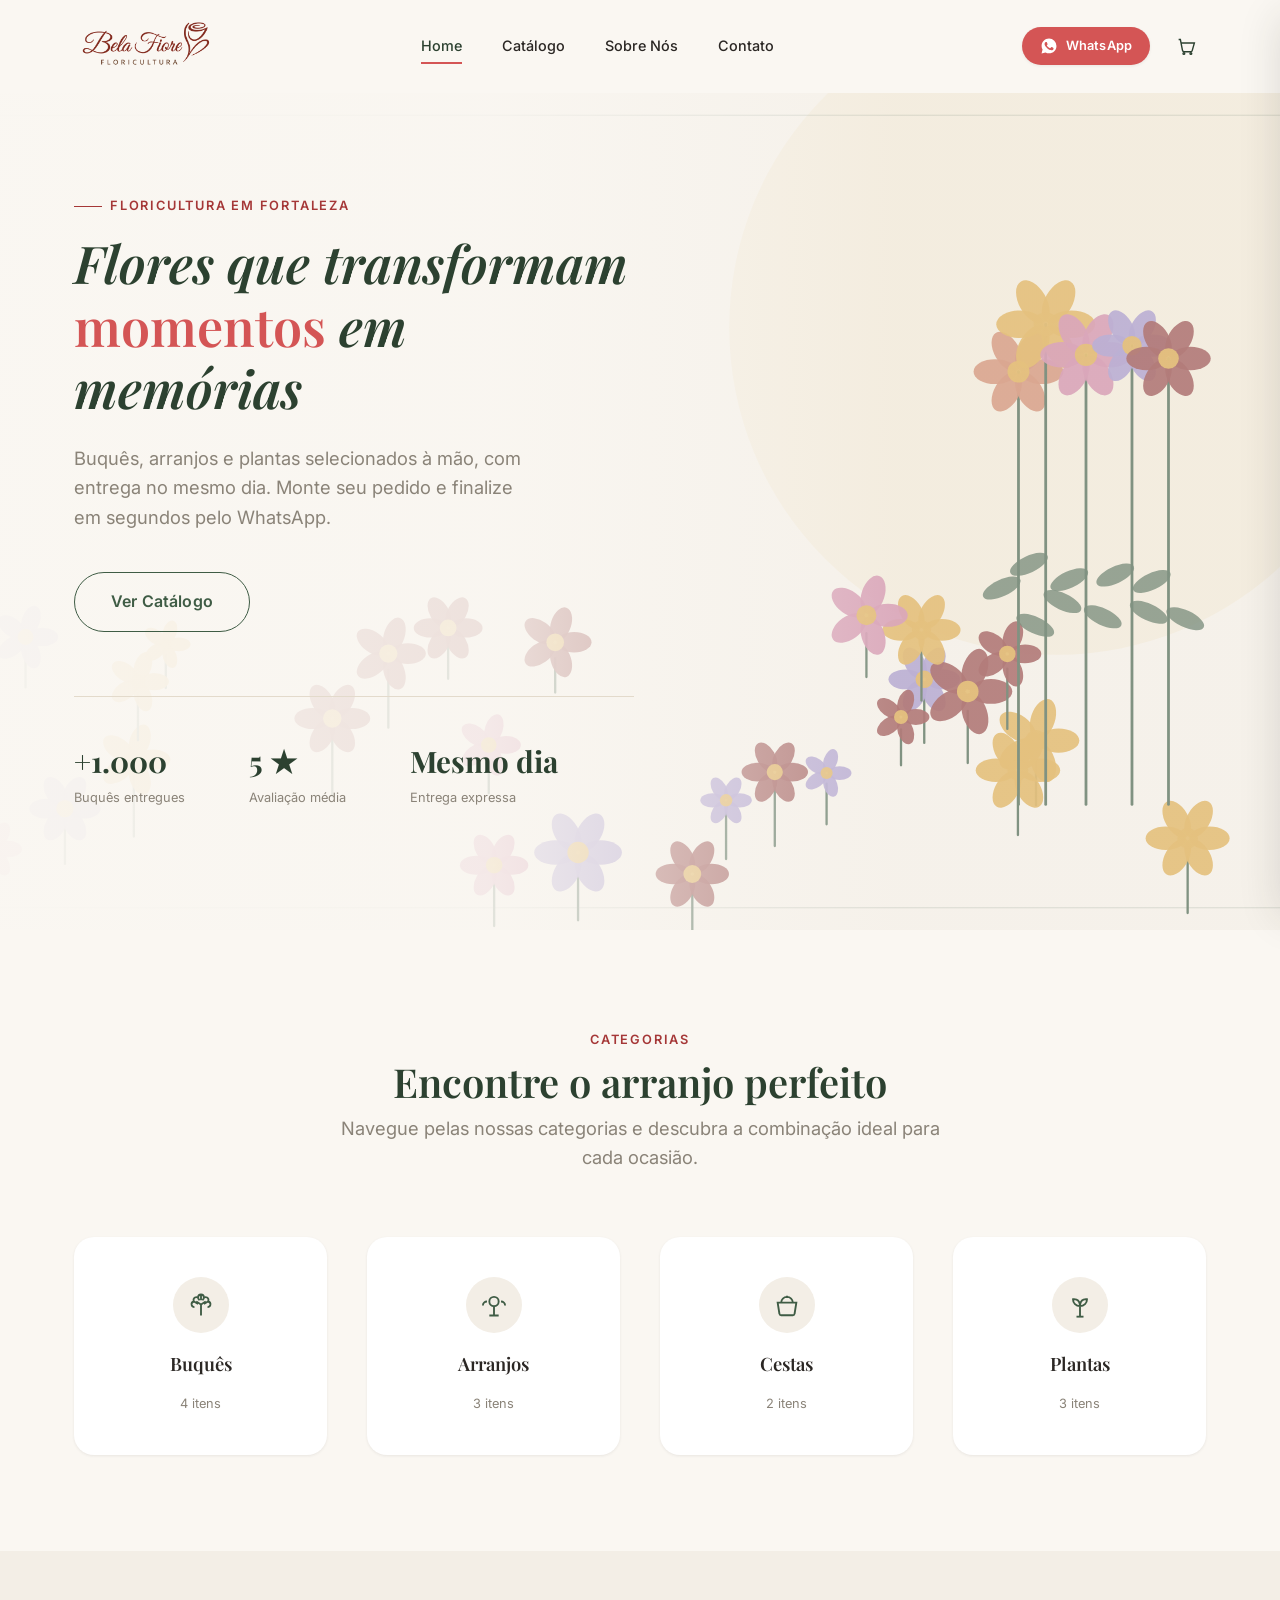
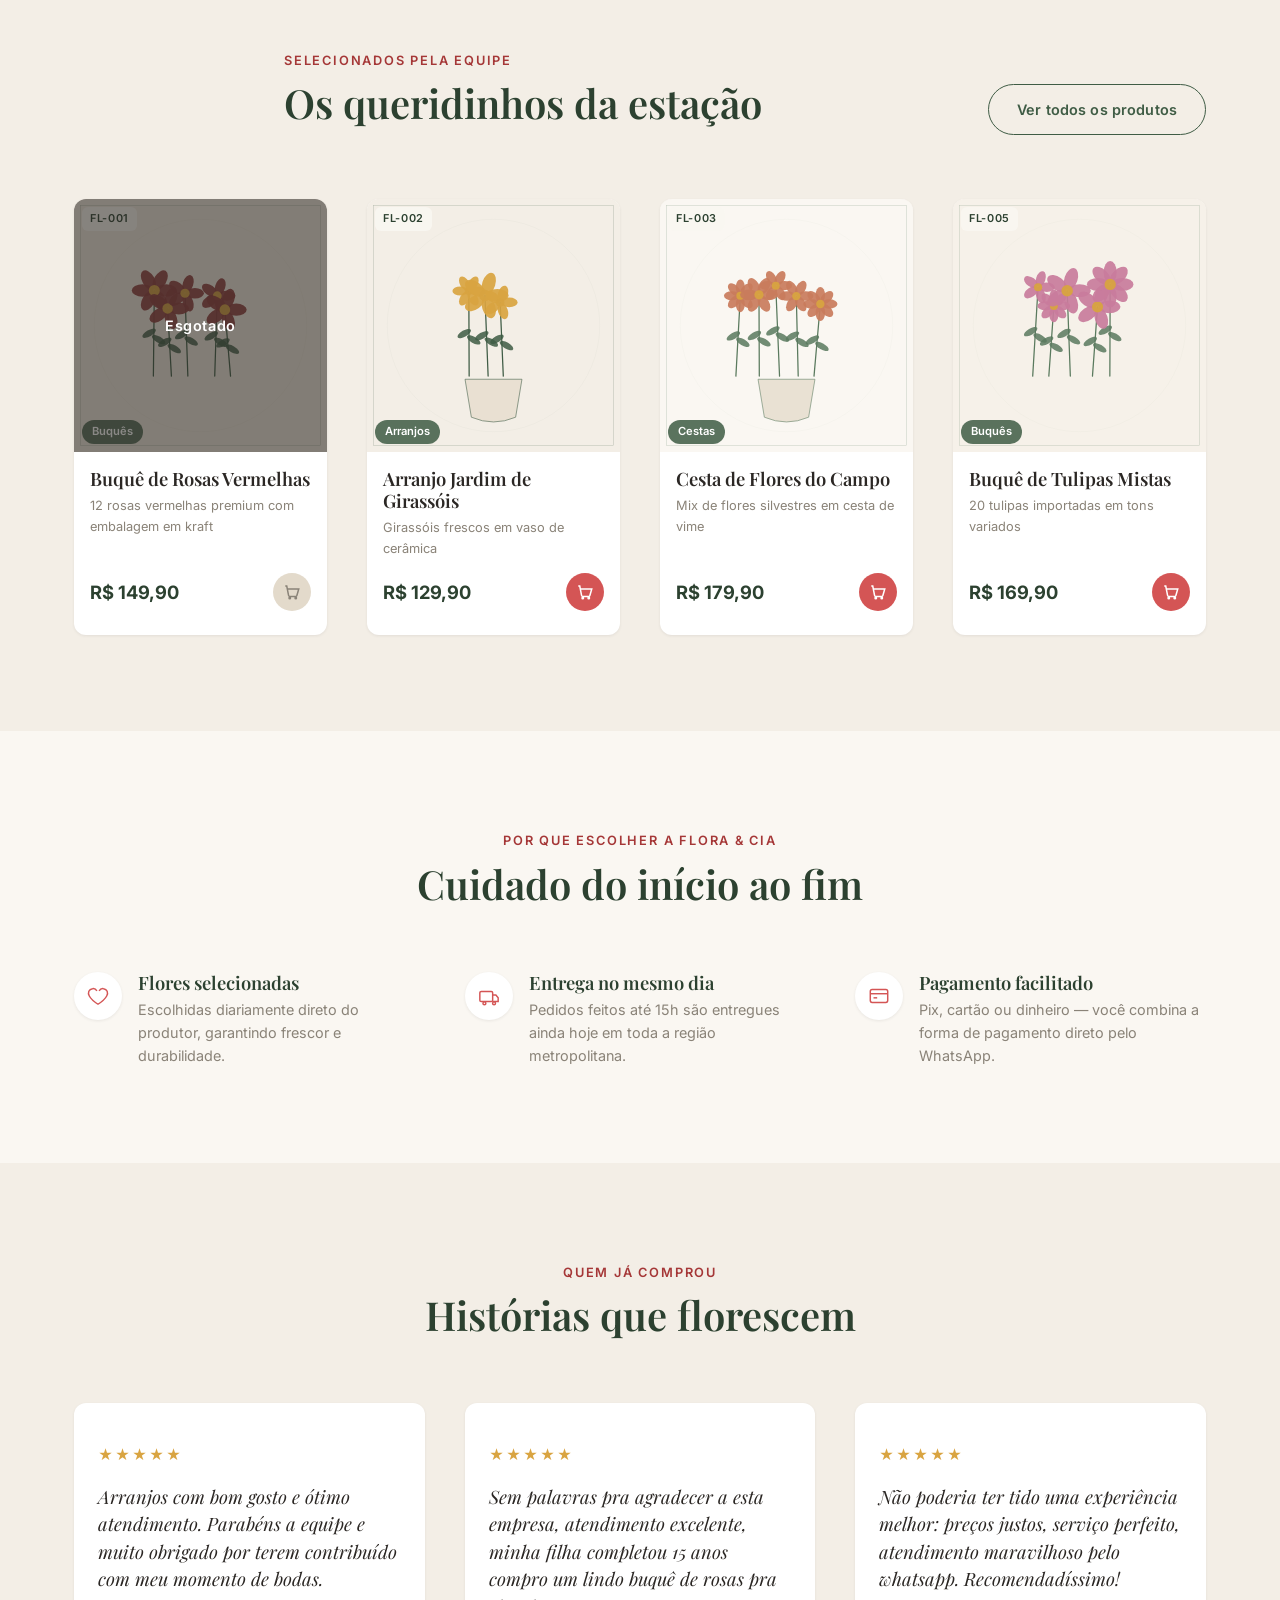
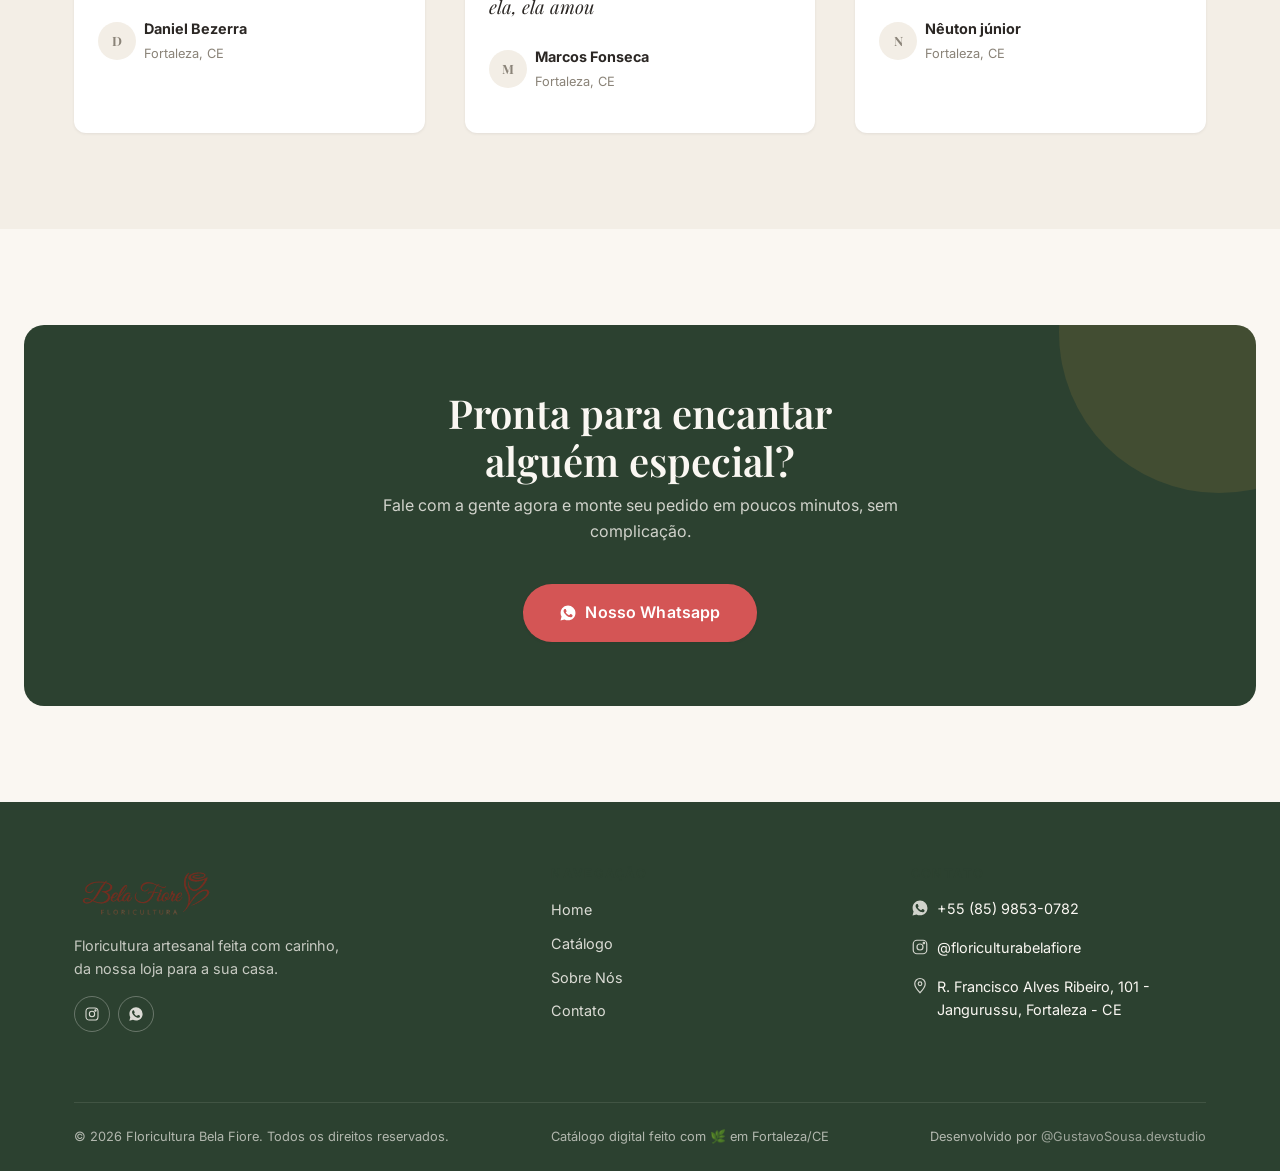
==== commit a5a85227: "demonstração para a cliente" ====
--- a/index.html
+++ b/index.html
@@ -3,14 +3,15 @@
 <head>
   <meta charset="UTF-8">
   <meta name="viewport" content="width=device-width, initial-scale=1.0">
-  <title>Floricultura Bela Fiore - Floricultura em Fortaleza</title>
+  <title>Belá Fiore | Floricultura e Cestas de Presente em Maracanaú - CE</title>
   <meta name="description" content="Buquês, arranjos e plantas com entrega rápida. Faça seu pedido diretamente pelo WhatsApp.">
+  <meta name="description" content="Floricultura em Maracanaú especializada em buquês, flores para presente, cestas de café da manhã e datas especiais. Faça seu pedido pelo WhatsApp.">
   <link rel="icon" href="data:,">
   <link rel="stylesheet" href="css/global.css">
   <link rel="stylesheet" href="css/components.css">
   <link rel="stylesheet" href="css/carrinho.css">
   <link rel="stylesheet" href="css/home.css">
-    <link rel="icon" type="image/x-icon" href="assets/logo/658783828_18084556868196636_3691549075917528460_n.jpg">
+    <link rel="icon" type="image/x-icon" href="assets/logo/logo1.jpg">
     <style>
       
     </style>
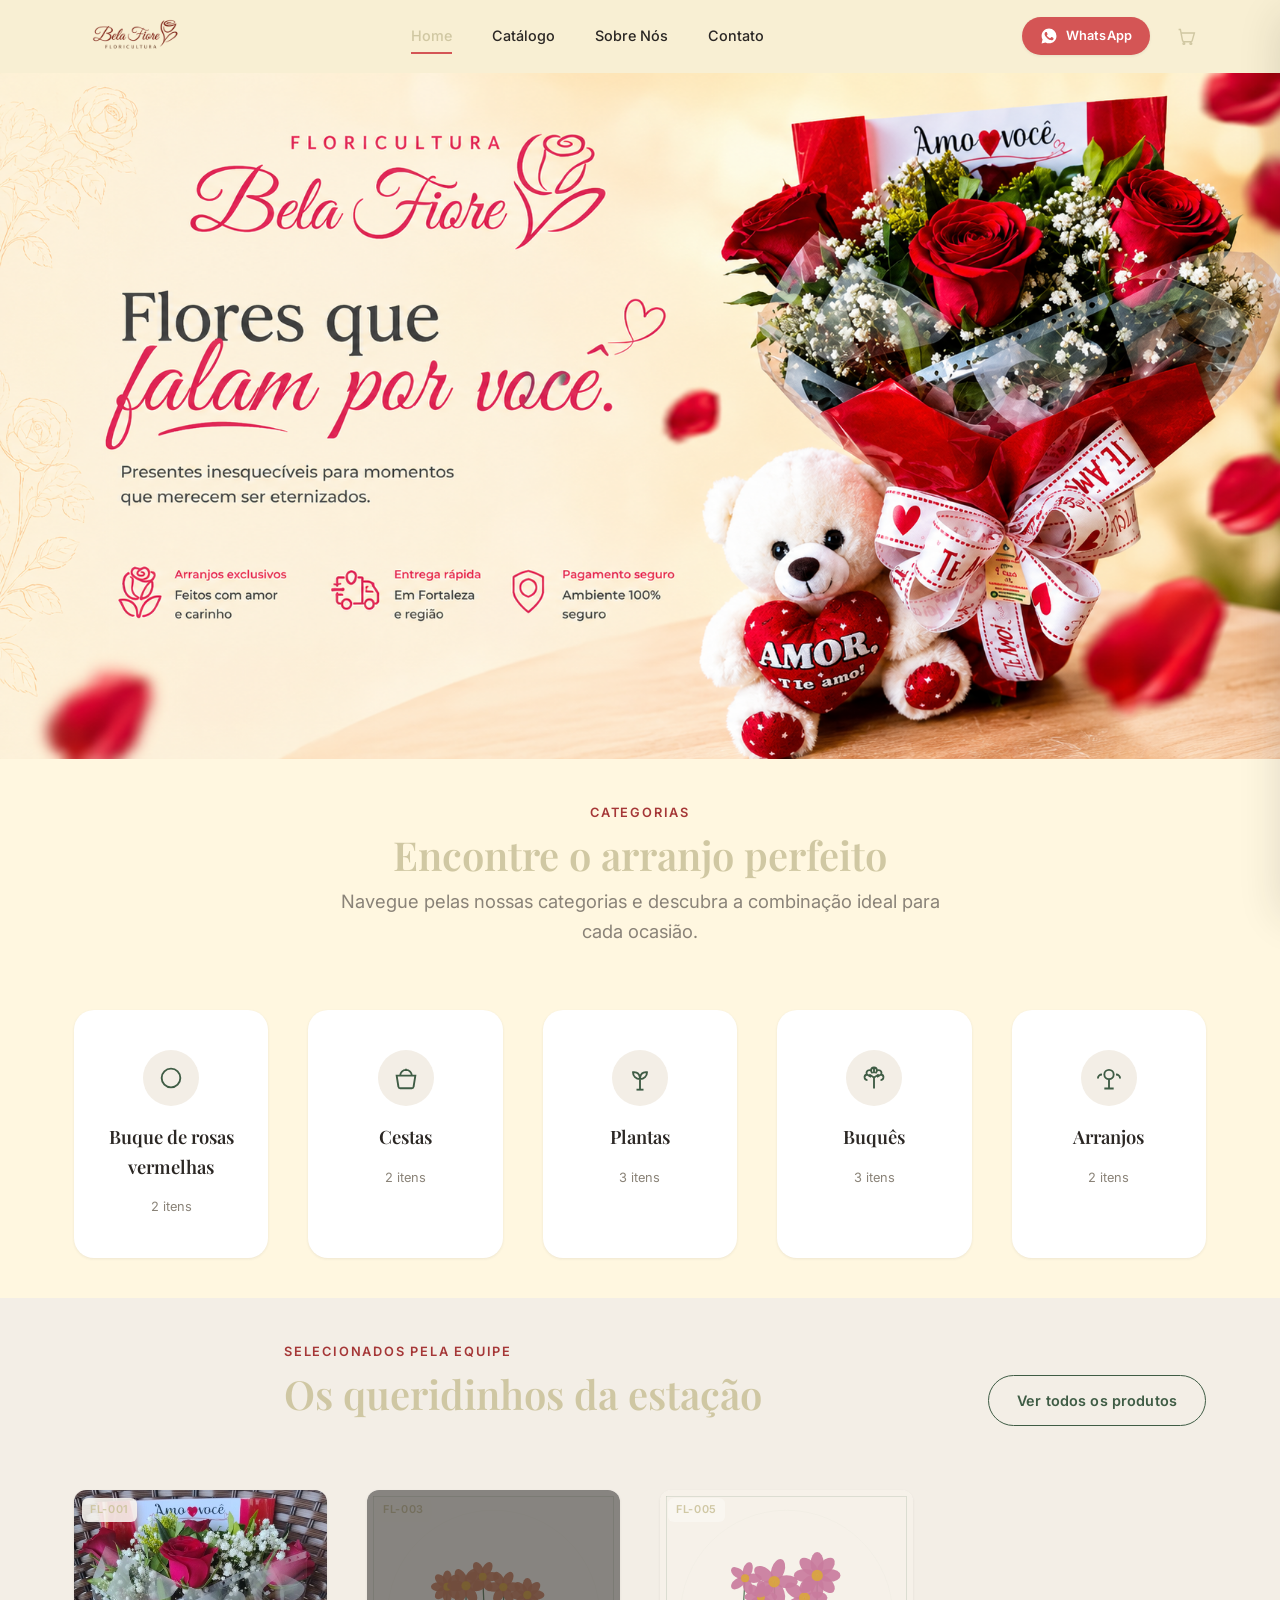
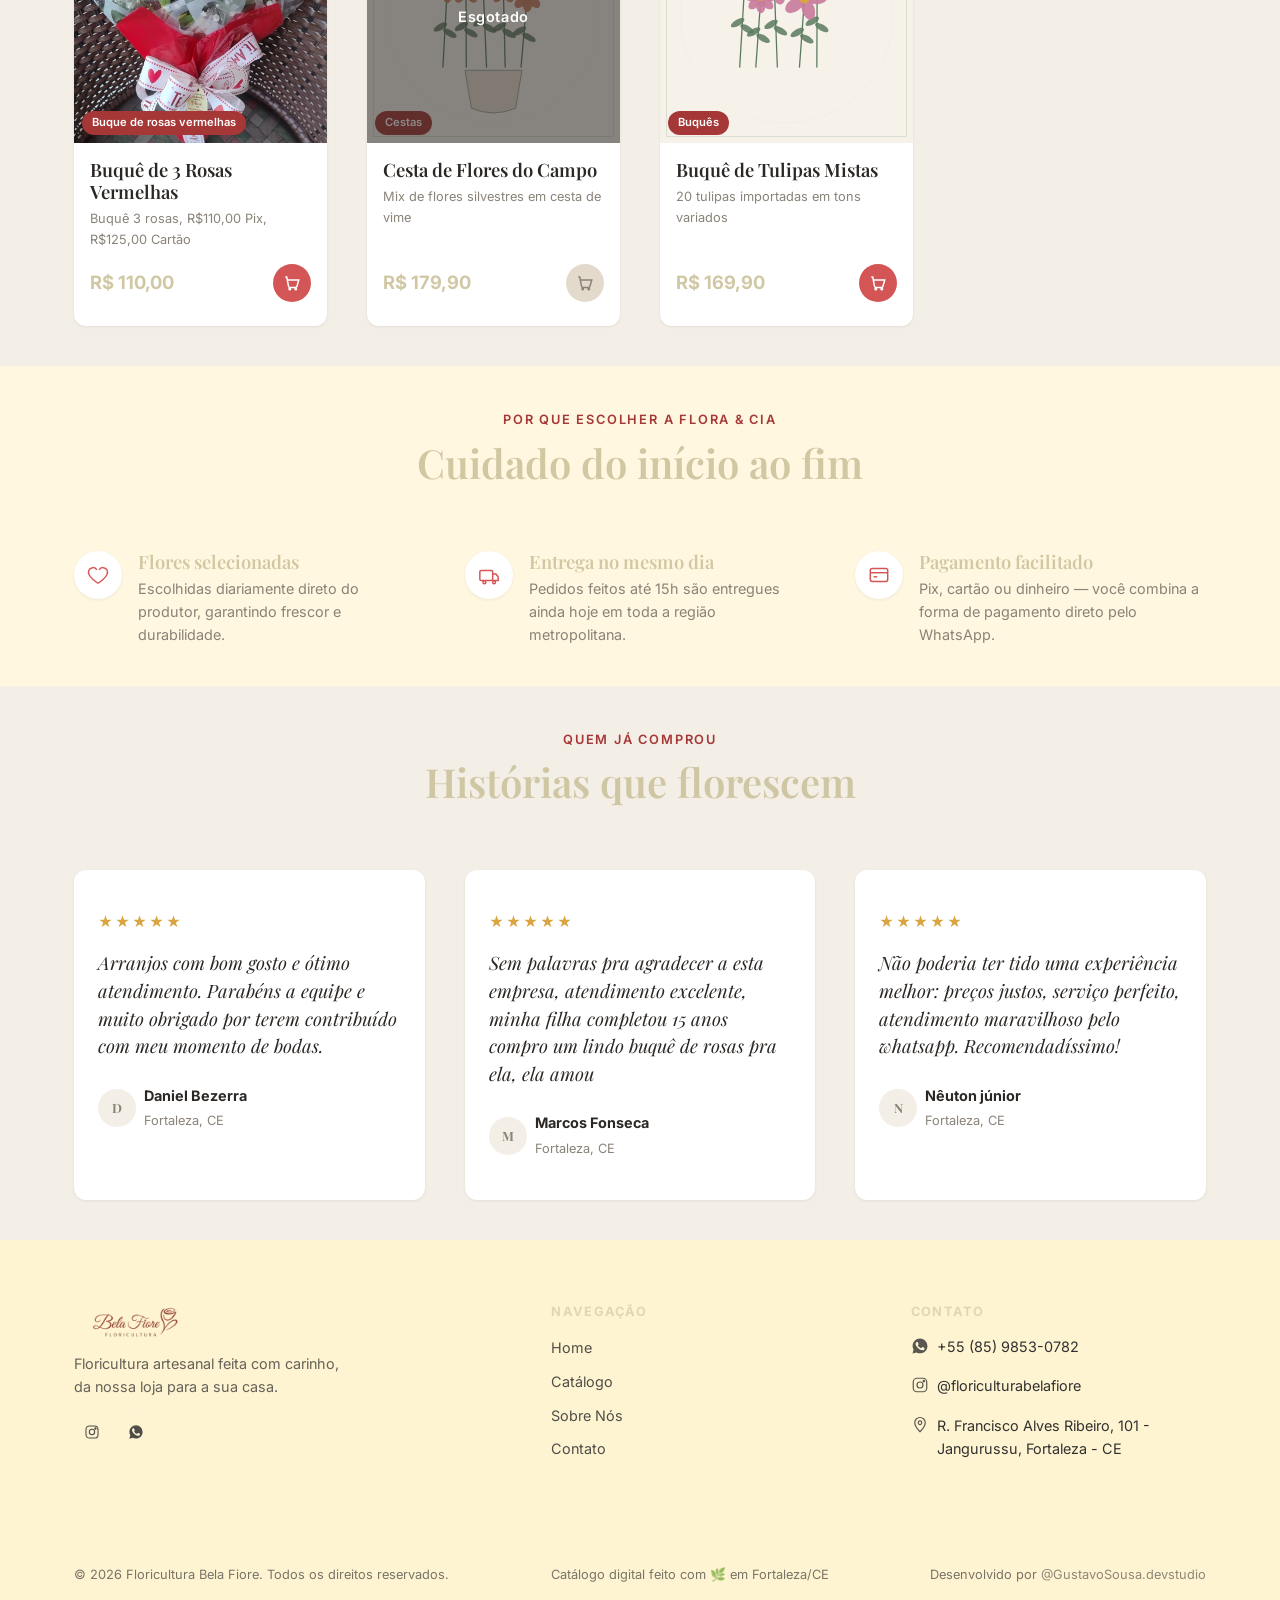
==== commit ae0a90a0: "Mudando o design do site" ====
--- a/index.html
+++ b/index.html
@@ -51,35 +51,13 @@
   <main>
     <!-- ============ HERO ============ -->
     <section class="hero">
-      <div class="hero__bg" aria-hidden="true">
-        <img src="assets/images/banners/hero-banner.svg" alt="">
-      </div>
-      <div class="container">
-        <div class="hero__content">
-          <span class="hero__eyebrow">Floricultura em Fortaleza</span>
-          <h1>Flores que transformam <em>momentos</em> em memórias</h1>
-          <p class="hero__lead">Buquês, arranjos e plantas selecionados à mão, com entrega no mesmo dia. Monte seu pedido e finalize em segundos pelo WhatsApp.</p>
-          <div class="hero__actions">
-            
-            <a href="catalogo.html" class="btn btn--secondary btn--lg">Ver Catálogo</a>
-          </div>
-
-          <div class="hero__stats">
-            <div class="hero__stat">
-              <strong>+1.000</strong>
-              <span>Buquês entregues</span>
-            </div>
-            <div class="hero__stat">
-              <strong>5 ★</strong>
-              <span>Avaliação média</span>
-            </div>
-            <div class="hero__stat">
-              <strong>Mesmo dia</strong>
-              <span>Entrega expressa</span>
-            </div>
-          </div>
-        </div>
-      </div>
+      <picture class="hero__bg" aria-hidden="true">
+        <source media="(min-width: 768px)" srcset="assets/images/banners/Layout.png">
+    
+    <!-- Imagem padrão para telas menores (Celular) -->
+    <img src="assets/images/banners/LayoutM.png" alt="Flores que falam por você - Floricultura Bela Fiore" class="banner-img">
+      </picture>
+      
     </section>
 
     <!-- ============ CATEGORIAS ============ -->
@@ -196,18 +174,6 @@
       </div>
     </section>
 
-    <!-- ============ CTA FINAL ============ -->
-    <section class="section">
-      <div class="cta-final">
-        <div class="cta-final__inner">
-          <h2>Pronta para encantar alguém especial?</h2>
-          <p>Fale com a gente agora e monte seu pedido em poucos minutos, sem complicação.</p>
-          <a href="#" class="btn btn--primary btn--lg" data-whatsapp="geral">
-            <svg viewBox="0 0 24 24" fill="currentColor"><path d="M12.04 2C6.58 2 2.13 6.45 2.13 11.91c0 1.79.47 3.47 1.29 4.92L2.05 22l5.31-1.39a9.9 9.9 0 0 0 4.68 1.19h.01c5.46 0 9.91-4.45 9.91-9.91A9.93 9.93 0 0 0 12.04 2Zm5.85 14.18c-.25.7-1.45 1.34-2 1.43-.51.08-1.15.12-1.86-.12-.43-.14-.98-.33-1.68-.64-2.96-1.28-4.89-4.26-5.04-4.46-.15-.2-1.2-1.6-1.2-3.05 0-1.45.76-2.16 1.03-2.46.27-.3.59-.37.78-.37.2 0 .39 0 .56.01.18.01.42-.07.66.5.25.6.84 2.07.91 2.22.07.15.12.33.02.53-.1.2-.15.32-.3.49-.15.17-.31.38-.45.51-.15.15-.3.31-.13.61.17.3.76 1.25 1.63 2.02 1.12.99 2.06 1.3 2.36 1.45.3.15.48.13.65-.08.18-.2.74-.86.94-1.16.2-.3.4-.25.66-.15.27.1 1.7.8 1.99.94.3.15.49.22.56.34.07.13.07.74-.18 1.44Z"/></svg>
-            Nosso Whatsapp
-          </a>
-        </div>
-      </div>
     </section>
   </main>
 
--- a/css/global.css
+++ b/css/global.css
@@ -21,13 +21,14 @@
   /* Cores */
   --color-primary: #3F5C45;        /* verde-musgo */
   --color-primary-light: #7C9885;  /* verde-sálvia */
-  --color-primary-dark: #2C4130;
+  --color-primary-dark: #ccc39dea;
+    --color-primary-footer: #fff4d1;
   --color-secondary: #d45555;      /* terracota */
   --color-secondary-dark: #a53737;
   --color-accent: #D9A441;         /* dourado-areia */
   --color-text: #2B2724;           /* carvão quente */
   --color-text-muted: #8A8378;     /* cinza-areia */
-  --color-bg: #FAF7F2;             /* off-white */
+  --color-bg: #313131;             /* off-white */
   --color-bg-alt: #F3EEE6;         /* off-white levemente mais escuro */
   --color-bg-deep: #EFE8DC;
   --color-white: #FFFFFF;
@@ -103,7 +104,7 @@
   font-family: var(--font-body);
   font-size: var(--fs-base);
   color: var(--color-text);
-  background-color: var(--color-bg);
+  background-color: #fff5d8c9;
   line-height: 1.6;
   -webkit-font-smoothing: antialiased;
   min-height: 100vh;
@@ -176,7 +177,7 @@
 }
 
 .section {
-  padding-block: var(--space-3xl);
+  padding-block: 40px;
 }
 
 .section--alt {
--- a/css/components.css
+++ b/css/components.css
@@ -89,7 +89,7 @@
   position: sticky;
   top: 0;
   z-index: 100;
-  background-color: rgba(250, 247, 242, 0.92);
+  background-color: #f8efd3;
   backdrop-filter: blur(8px);
   border-bottom: 1px solid transparent;
   transition: border-color var(--transition-base), box-shadow var(--transition-base);
@@ -119,8 +119,8 @@
 }
 
 .navbar__logo .logo-mark {
-  width: 60px;
-  height: 60px;
+  width: 40px;
+  height: 40px;
   flex-shrink: 0;
   border-radius: 30%;
   transform: scale(2.5); /* Dá um zoom de 20% na imagem */ 
@@ -195,7 +195,7 @@
     overflow-y: auto;
     z-index: 110;
     flex-direction: column;
-    background-color: var(--color-bg);
+    background-color: var(--color-primary-footer);
     padding: var(--space-xl) var(--space-lg);
     gap: var(--space-lg);
     transform: translateY(-12px);
@@ -284,7 +284,7 @@
   font-size: 0.7rem;
   font-weight: 600;
   color: var(--color-white);
-  background-color: rgba(63, 92, 69, 0.85);
+  background-color: #a53737;
   padding: 3px 10px;
   border-radius: var(--radius-full);
 }
@@ -435,7 +435,7 @@
 
 /* ---------- Footer ---------- */
 .site-footer {
-  background-color: var(--color-primary-dark);
+  background-color: var(--color-primary-footer);
   color: var(--color-bg);
   padding-block: var(--space-2xl) var(--space-lg);
 }
--- a/css/carrinho.css
+++ b/css/carrinho.css
@@ -68,7 +68,7 @@
   right: 0;
   bottom: 0;
   width: min(420px, 100vw);
-  background-color: var(--color-bg);
+  background-color: var(--color-primary-footer);
   z-index: 160;
   display: flex;
   flex-direction: column;
--- a/css/home.css
+++ b/css/home.css
@@ -7,17 +7,20 @@
   position: relative;
   padding-block: var(--space-3xl) calc(var(--space-3xl) + var(--space-lg));
   overflow: hidden;
+  padding-top: 0px;
+  padding-bottom: 0px;
 }
 
 .hero__bg {
-  position: absolute;
   inset: 0;
   z-index: 0;
+  width: 100%;
+  height: 80%
 }
 
 .hero__bg img {
   width: 100%;
-  height: 100%;
+  height: 80%;
   object-fit: cover;
 }
 
@@ -25,7 +28,7 @@
   content: '';
   position: absolute;
   inset: 0;
-  background: linear-gradient(90deg, rgba(250,247,242,0.97) 0%, rgba(250,247,242,0.88) 38%, rgba(250,247,242,0.35) 70%);
+
 }
 
 .hero__content {
@@ -100,9 +103,6 @@
 }
 
 @media (max-width: 860px) {
-  .hero__bg::after {
-    background: linear-gradient(180deg, rgba(250,247,242,0.55) 0%, rgba(250,247,242,0.97) 65%);
-  }
   .hero__content {
     max-width: 100%;
   }
@@ -113,7 +113,7 @@
 
 /* ---------- Categorias ---------- */
 .categories__grid {
-  grid-template-columns: repeat(4, 1fr);
+  grid-template-columns: repeat(5, 1fr);
 }
 
 /* ---------- Destaques (produtos) ---------- */
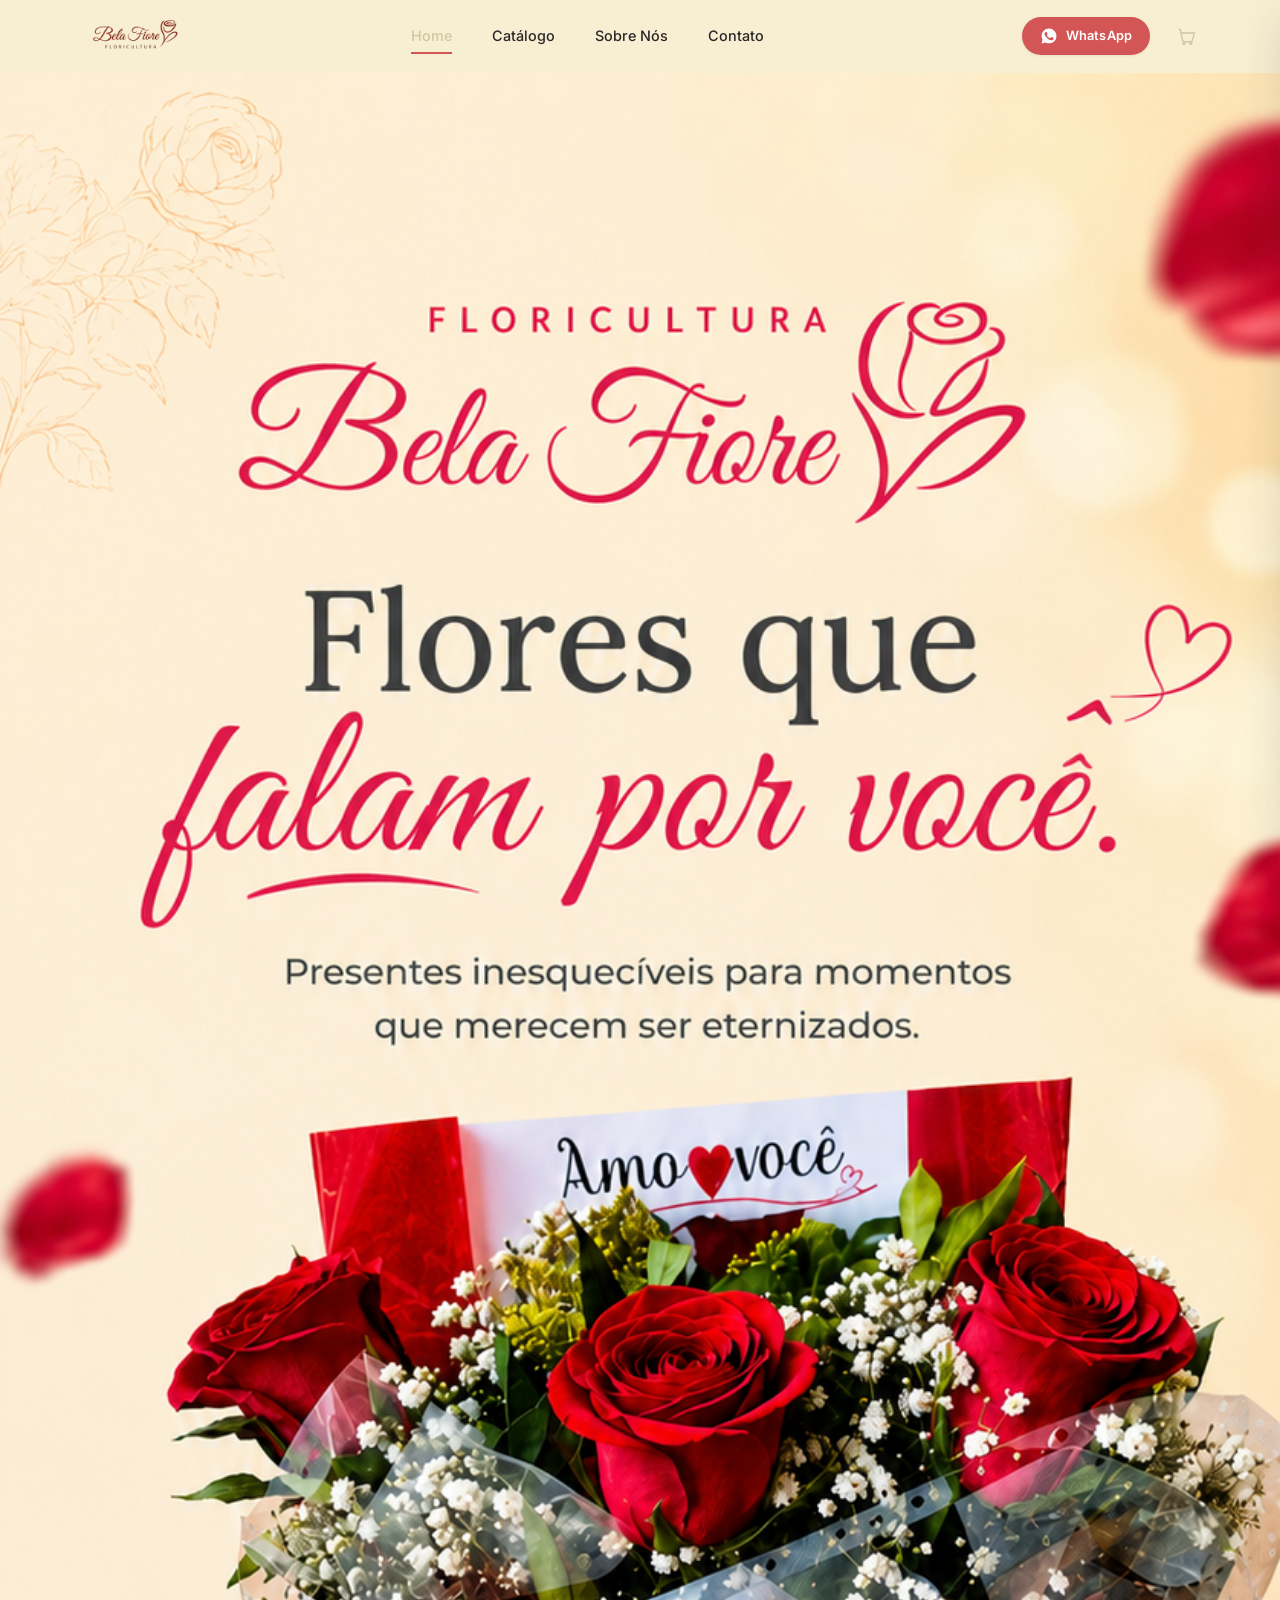
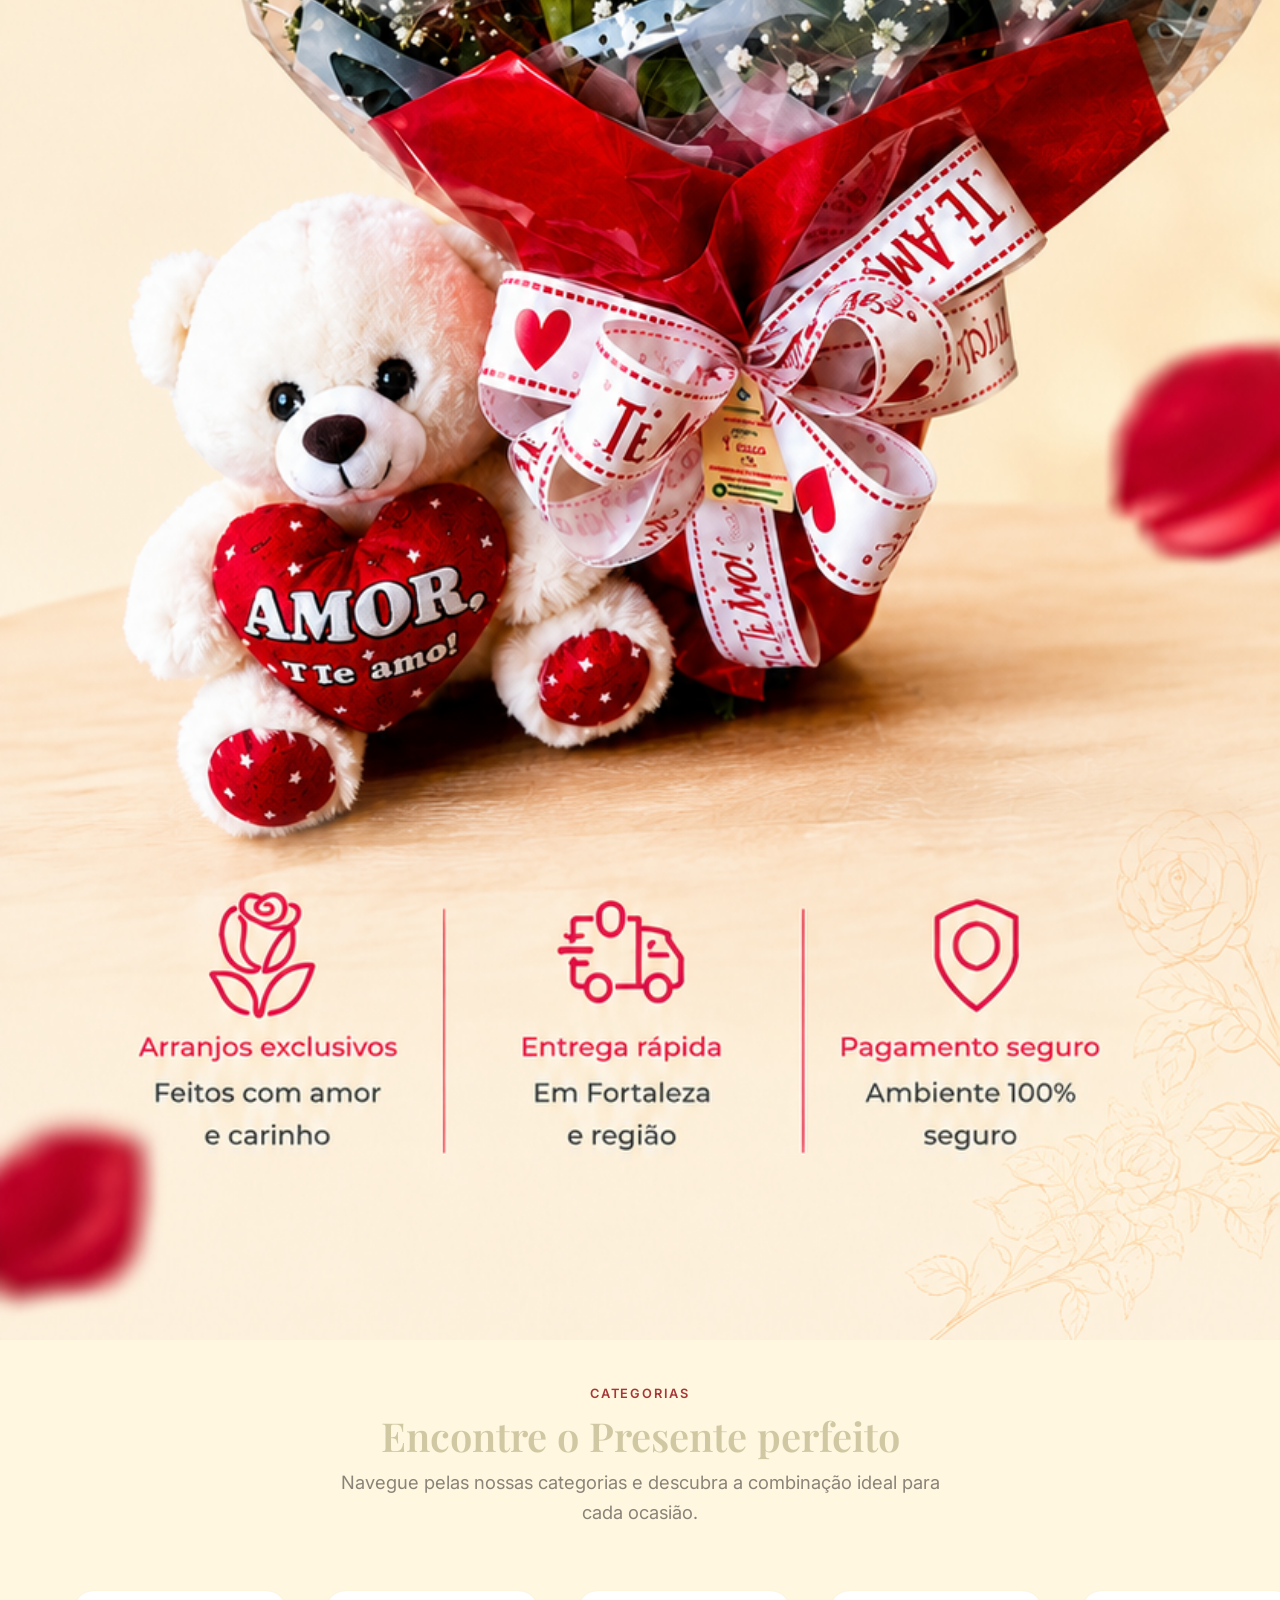
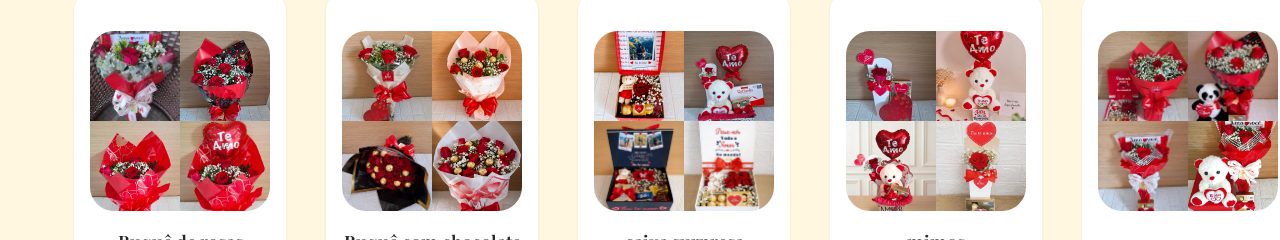
==== commit cf78eb27: "Resolvendo bugs" ====
--- a/index.html
+++ b/index.html
@@ -3,7 +3,7 @@
 <head>
   <meta charset="UTF-8">
   <meta name="viewport" content="width=device-width, initial-scale=1.0">
-  <title>Belá Fiore | Floricultura e Cestas de Presente em Maracanaú - CE</title>
+  <title>Bela Fiore | Floricultura e Cestas de Presente em Messejana - CE</title>
   <meta name="description" content="Buquês, arranjos e plantas com entrega rápida. Faça seu pedido diretamente pelo WhatsApp.">
   <meta name="description" content="Floricultura em Maracanaú especializada em buquês, flores para presente, cestas de café da manhã e datas especiais. Faça seu pedido pelo WhatsApp.">
   <link rel="icon" href="data:,">
@@ -65,7 +65,7 @@
       <div class="container">
         <div class="section-header">
           <span class="eyebrow">Categorias</span>
-          <h2>Encontre o arranjo perfeito</h2>
+          <h2>Encontre o Presente perfeito</h2>
           <p>Navegue pelas nossas categorias e descubra a combinação ideal para cada ocasião.</p>
         </div>
         <div class="grid categories__grid" id="categories-grid">
@@ -113,7 +113,7 @@
             </span>
             <div>
               <h3>Entrega no mesmo dia</h3>
-              <p>Pedidos feitos até 15h são entregues ainda hoje em toda a região metropolitana.</p>
+              <p>Pedidos feitos até 15h são entregues ainda hoje em toda a região de Fortaleza.</p>
             </div>
           </div>
           <div class="benefit-item">
--- a/css/home.css
+++ b/css/home.css
@@ -253,3 +253,21 @@
     width: 100%;
   }
 }
+
+
+.category-card__icon-grid {
+  width: 180px;
+  height: 180px;
+  border-radius: 24px;
+  overflow: hidden;
+  display: grid;
+  grid-template-columns: repeat(2, 1fr);
+  grid-template-rows: repeat(2, 1fr);
+}
+
+.category-card__icon-grid img {
+  width: 90px;
+  height: 90px;
+  object-fit: cover;
+  display: block;
+}
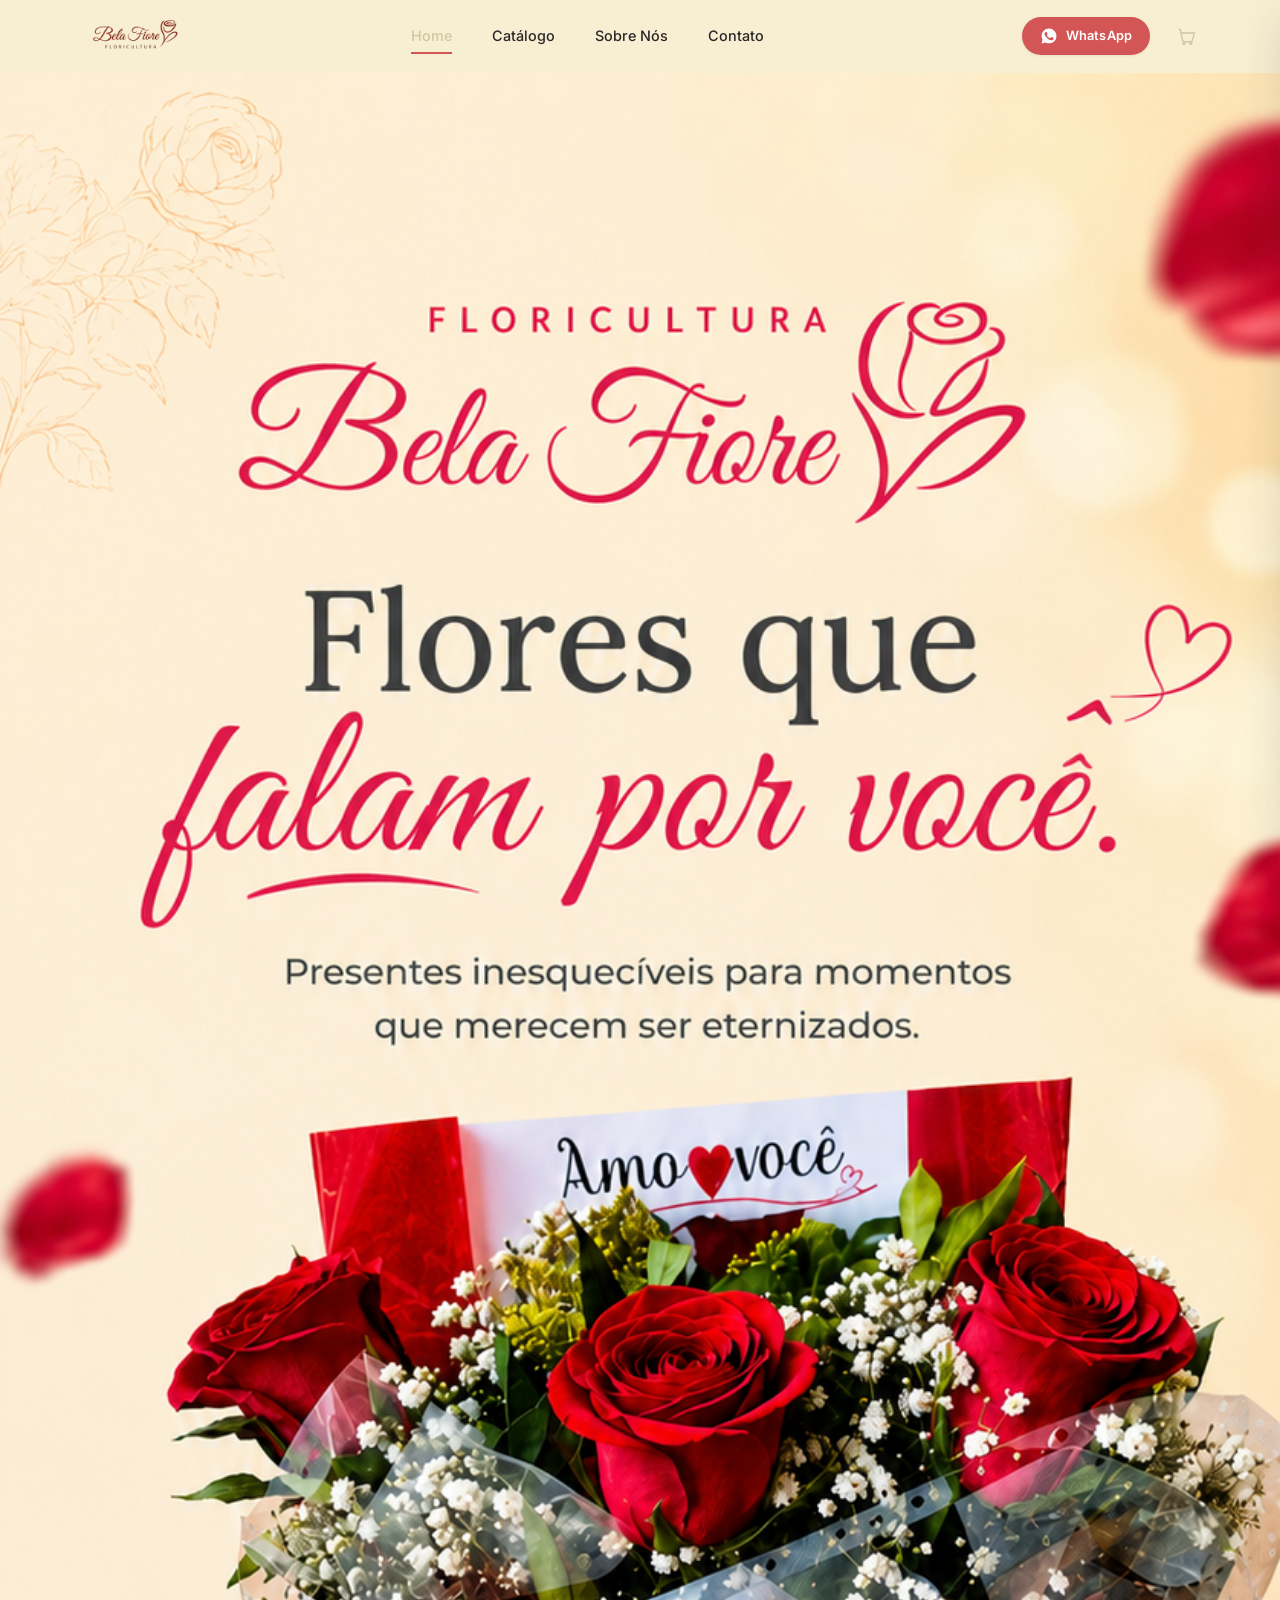
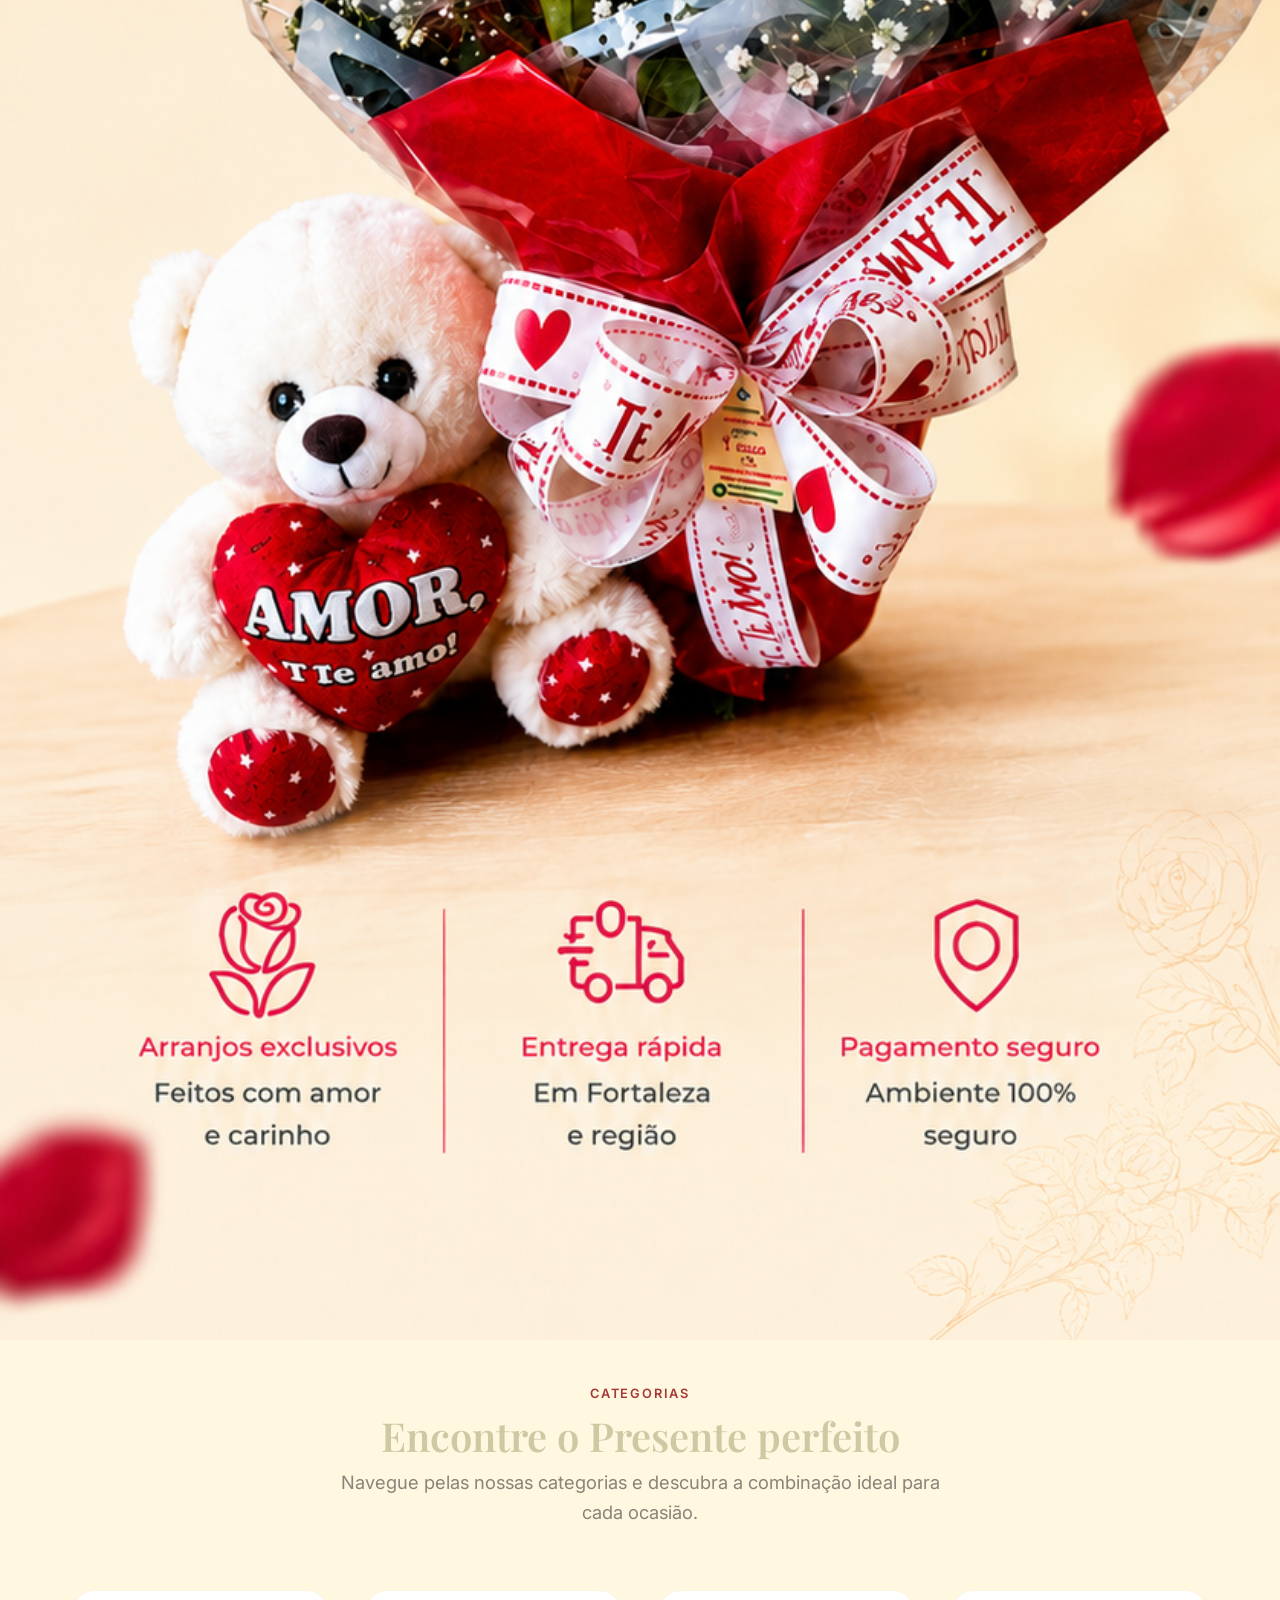
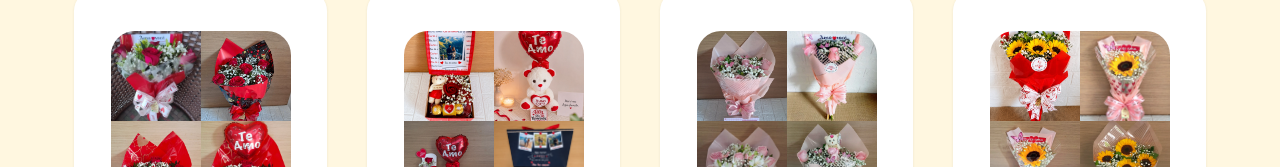
==== commit 270bcc18: "Atualização do catalogo e categorias além de melhorias em pequenos detalhes" ====
--- a/index.html
+++ b/index.html
@@ -94,7 +94,7 @@
     <section class="section">
       <div class="container">
         <div class="section-header">
-          <span class="eyebrow">Por que escolher a Flora &amp; Cia</span>
+          <span class="eyebrow">Por que escolher a Bela Fiore</span>
           <h2>Cuidado do início ao fim</h2>
         </div>
         <div class="grid benefits__grid">
@@ -122,7 +122,7 @@
             </span>
             <div>
               <h3>Pagamento facilitado</h3>
-              <p>Pix, cartão ou dinheiro — você combina a forma de pagamento direto pelo WhatsApp.</p>
+              <p>Pix ou link de cartão — você combina a forma de pagamento direto pelo WhatsApp.</p>
             </div>
           </div>
         </div>
@@ -295,7 +295,6 @@
             <option value="Pix">Pix</option>
             <option value="Cartão de crédito">Cartão de crédito</option>
             <option value="Cartão de débito">Cartão de débito</option>
-            <option value="Dinheiro">Dinheiro</option>
           </select>
         </div>
 
--- a/css/home.css
+++ b/css/home.css
@@ -113,7 +113,7 @@
 
 /* ---------- Categorias ---------- */
 .categories__grid {
-  grid-template-columns: repeat(5, 1fr);
+  grid-template-columns: repeat(4, 1fr);
 }
 
 /* ---------- Destaques (produtos) ---------- */
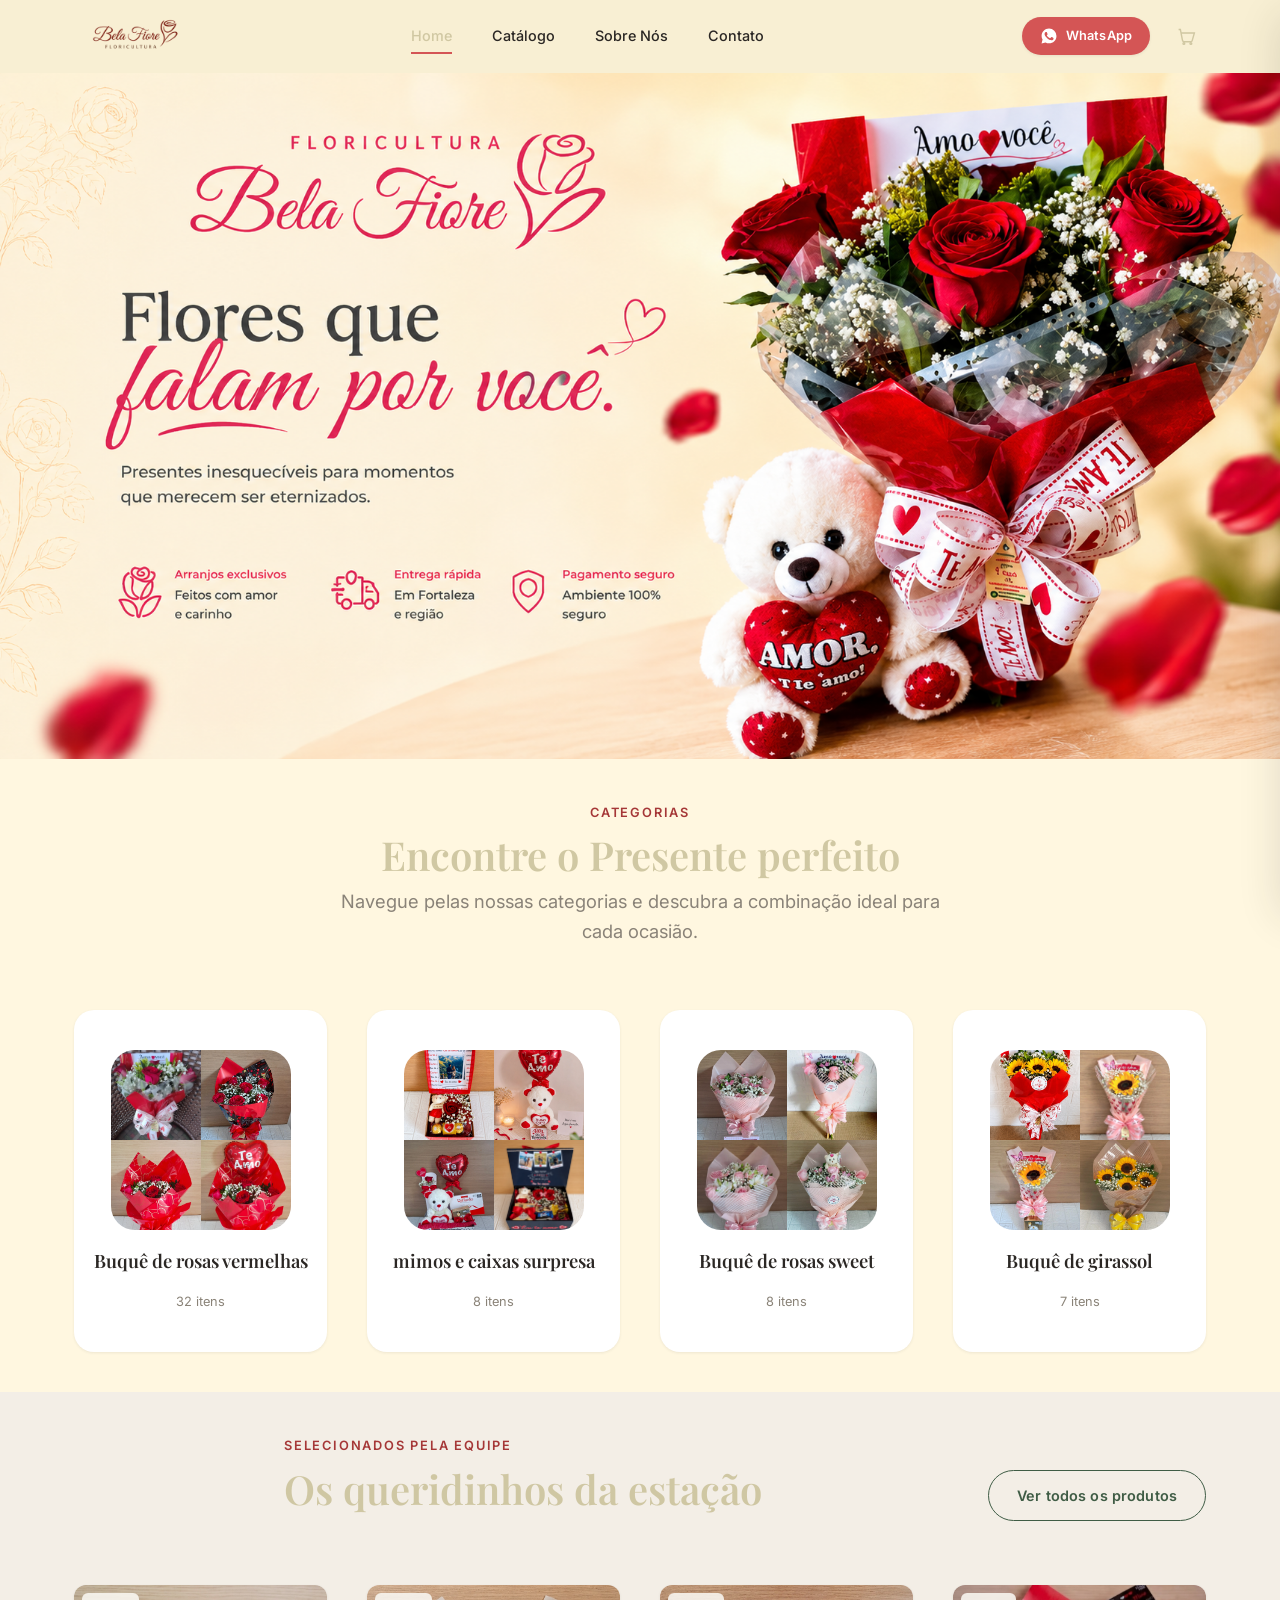
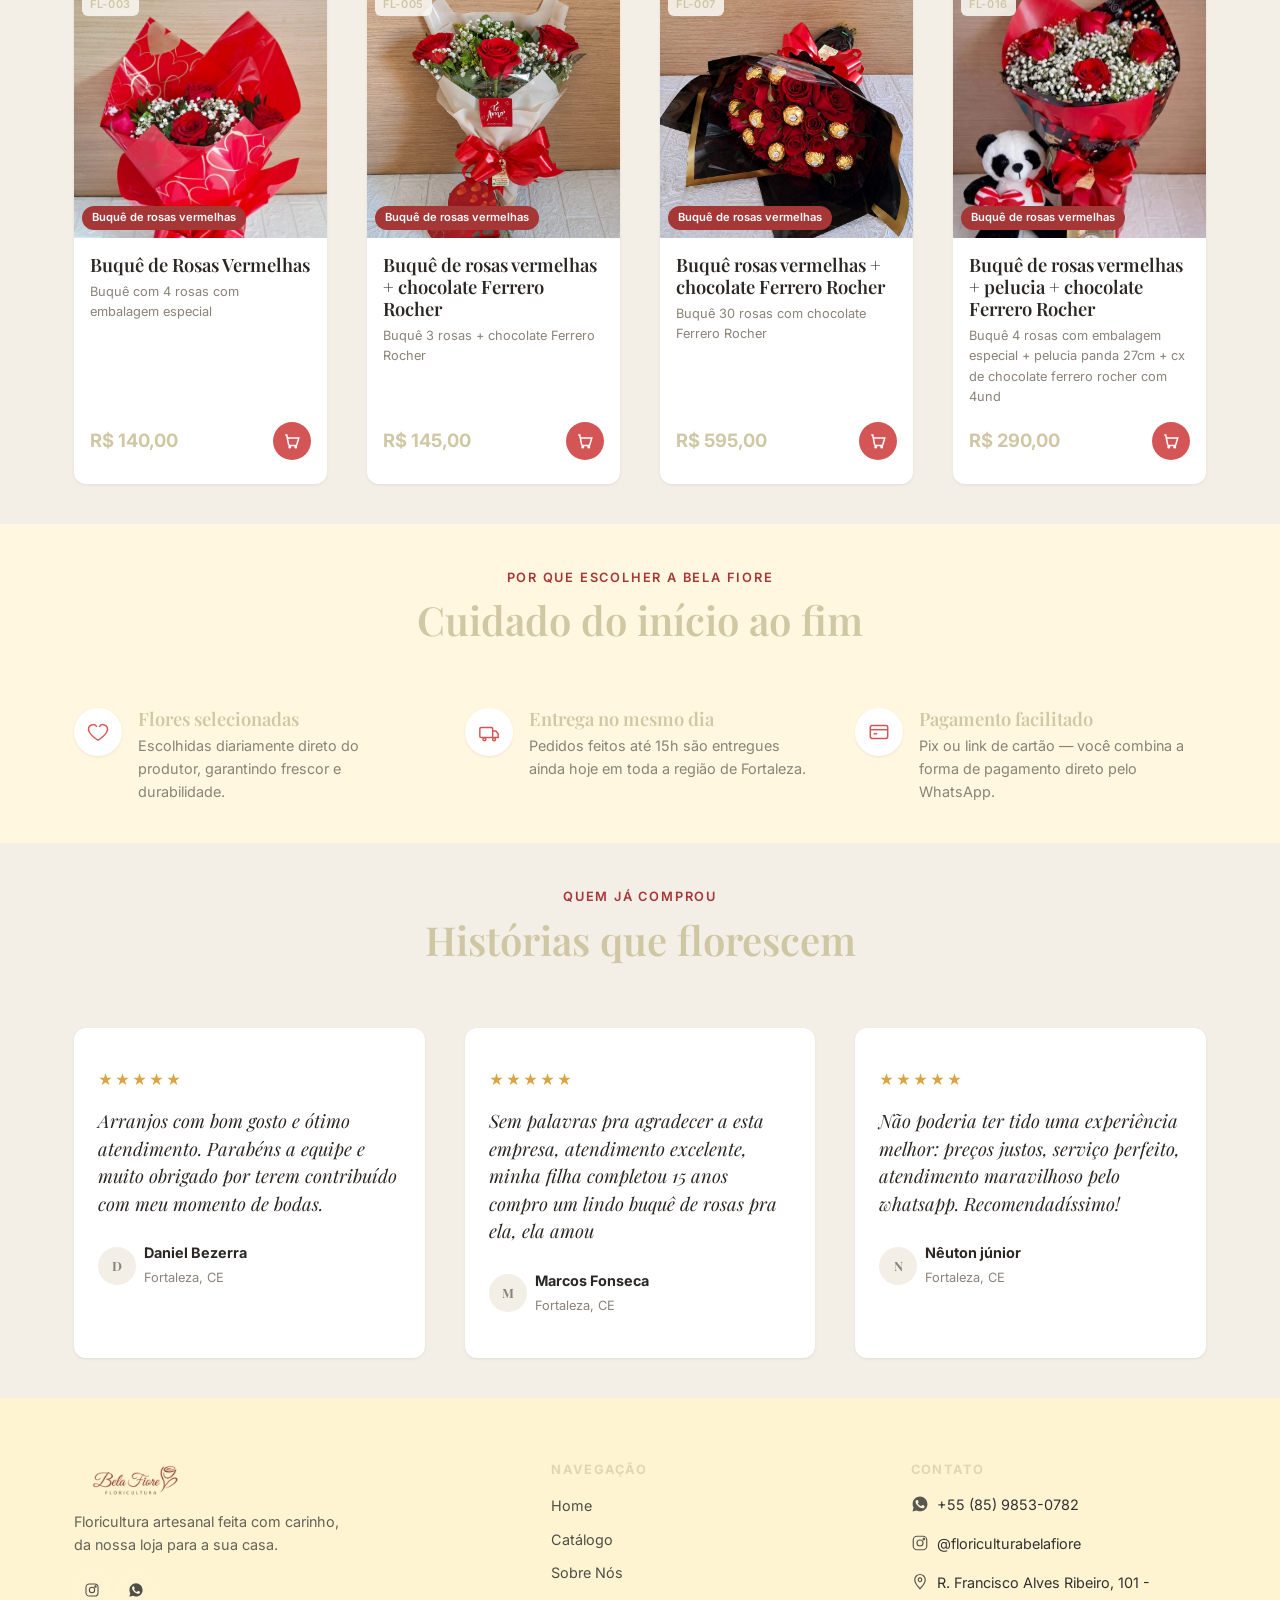
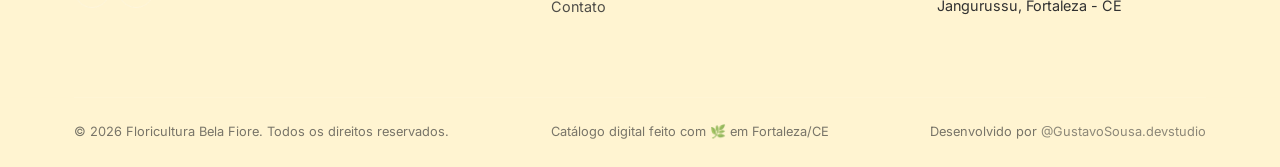
==== commit fc46af31: "Só corrijindo a descrição do site" ====
--- a/index.html
+++ b/index.html
@@ -4,8 +4,8 @@
   <meta charset="UTF-8">
   <meta name="viewport" content="width=device-width, initial-scale=1.0">
   <title>Bela Fiore | Floricultura e Cestas de Presente em Messejana - CE</title>
-  <meta name="description" content="Buquês, arranjos e plantas com entrega rápida. Faça seu pedido diretamente pelo WhatsApp.">
-  <meta name="description" content="Floricultura em Maracanaú especializada em buquês, flores para presente, cestas de café da manhã e datas especiais. Faça seu pedido pelo WhatsApp.">
+  <meta name="description" content="Buquês, cestas e mimos com entrega rápida. Faça seu pedido diretamente pelo WhatsApp.">
+  <meta name="description" content="Floricultura em Maracanaú especializada em buquês, flores para presente, mimos e cestas para datas especiais. Faça seu pedido pelo WhatsApp.">
   <link rel="icon" href="data:,">
   <link rel="stylesheet" href="css/global.css">
   <link rel="stylesheet" href="css/components.css">
